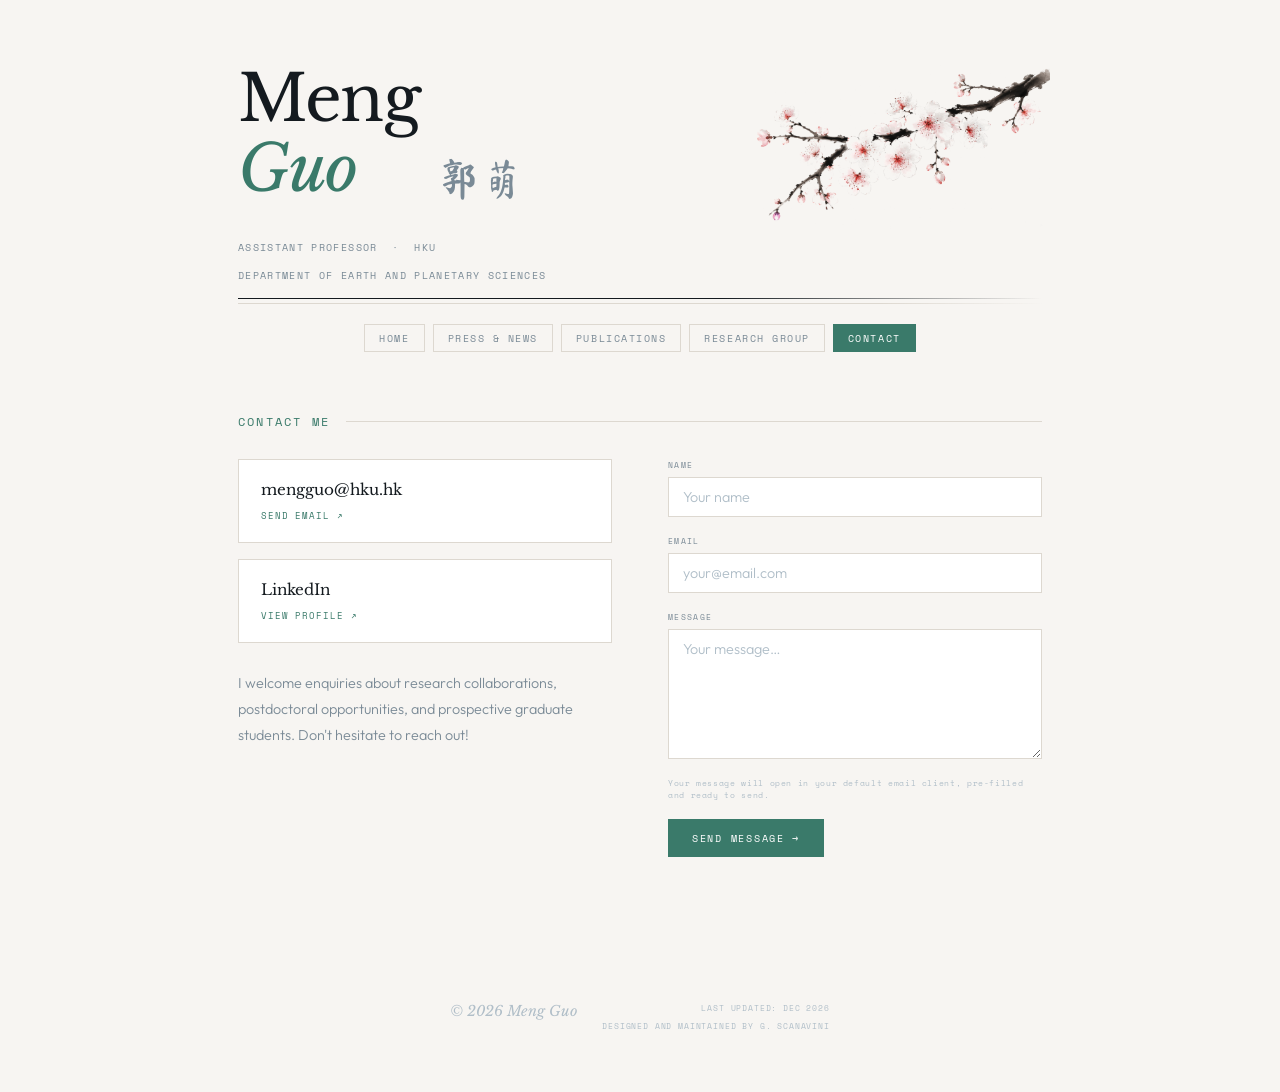
==== contact.html @ 5dbe914e "(NEW) Created asset folder, better bio, profile picture" ====
<!DOCTYPE html>
<html lang="en">
<head>
  <meta charset="UTF-8" />
  <meta name="viewport" content="width=device-width, initial-scale=1.0" />
  <title>Contact — Meng Guo</title>
  <link rel="preconnect" href="https://fonts.googleapis.com" />
  <link rel="preconnect" href="https://fonts.gstatic.com" crossorigin />
  <link href="https://fonts.googleapis.com/css2?family=Libre+Baskerville:ital,wght@0,400;0,700;1,400&family=Ma+Shan+Zheng&family=Outfit:wght@200;300;400&family=Space+Mono:wght@400&display=swap" rel="stylesheet" />
  <style>
    :root { --black:#141a1f; --mid:#7a8a96; --light:#b0bec8; --bg:#f7f5f2; --white:#ffffff; --accent:#3a7a6a; --rule:#ddd8d0; }
    *, *::before, *::after { box-sizing: border-box; margin: 0; padding: 0; }
    html { font-size: 16px; scroll-behavior: smooth; }
    body { font-family: 'Outfit', sans-serif; background: var(--bg); color: var(--black); font-weight: 300; -webkit-font-smoothing: antialiased; min-height: 100vh; display: flex; flex-direction: column; }

    /* ── HEADER ── */
    header { max-width: 900px; width: 100%; margin: 0 auto; padding: 64px 48px 0; opacity: 0; transform: translateY(16px); animation: fadeUp 0.7s ease forwards; }
    .header-top { display: flex; justify-content: space-between; align-items: flex-start; gap: 32px; margin-bottom: 14px; }
    .site-name { font-family: 'Libre Baskerville', Georgia, serif; font-size: clamp(2.4rem, 5.5vw, 4rem); font-weight: 400; line-height: 1.1; letter-spacing: -0.02em; color: var(--black); }
    .site-name span { display: block; font-style: italic; color: var(--accent); }
    .site-name-zh { font-family: 'Ma Shan Zheng', cursive; font-size: clamp(1.6rem, 3.5vw, 2.6rem); color: var(--mid); letter-spacing: 0.06em; padding-left: 18px; align-self: flex-end; padding-bottom: 0.12em; line-height: 1; }
    .header-image-wrap { position: relative; flex: 0 0 auto; width: clamp(260px, 44%, 430px); height: 165px; overflow: visible; align-self: flex-start; margin-right: -8px; }
    .header-image { width: 100%; height: 100%; object-fit: contain; object-position: right center; display: block; }
    .header-role { font-family: 'Space Mono', monospace; font-size: 0.6rem; letter-spacing: 0.14em; text-transform: uppercase; color: var(--mid); line-height: 1; margin-bottom: 18px; }
    .header-rule { width: 100%; height: 1px; background: linear-gradient(to right, var(--black) 60%, transparent); margin-bottom: 4px; }
    .header-rule-thin { width: 100%; height: 1px; background: linear-gradient(to right, var(--rule) 80%, transparent); }

    /* ── NAV ── */
    .site-nav { max-width: 900px; margin: 0 auto; padding: 20px 48px 0; display: flex; flex-wrap: wrap; gap: 8px; justify-content: center; opacity: 0; animation: fadeUp 0.5s 0.15s ease forwards; }
    .site-nav-link { font-family: 'Space Mono', monospace; font-size: 0.6rem; letter-spacing: 0.16em; text-transform: uppercase; color: var(--mid); text-decoration: none; border: 1px solid var(--rule); padding: 6px 14px; transition: background 0.18s, color 0.18s, border-color 0.18s; }
    .site-nav-link:hover { border-color: var(--accent); color: var(--accent); }
    .site-nav-link.active { background: var(--accent); color: var(--white); border-color: var(--accent); }

    /* ── MAIN ── */
    main { flex: 1; max-width: 900px; width: 100%; margin: 0 auto; padding: 0 48px 120px; }

    /* ── CATEGORY ── */
    .category { margin-top: 60px; opacity: 0; transform: translateY(10px); animation: fadeUp 0.55s ease forwards; }
    .category-header { display: flex; align-items: center; gap: 16px; margin-bottom: 28px; }
    .category-label { font-family: 'Space Mono', monospace; font-size: 0.78rem; letter-spacing: 0.18em; text-transform: uppercase; color: var(--accent); white-space: nowrap; }
    .category-line { flex: 1; height: 1px; background: var(--rule); }

    /* ── CONTACT GRID ── */
    .contact-grid { display: grid; grid-template-columns: 1fr 1fr; gap: 56px; align-items: start; }

    /* Direct contact cards */
    .contact-cards { display: flex; flex-direction: column; gap: 16px; }

    .contact-card { display: flex; flex-direction: column; gap: 6px; padding: 20px 22px; border: 1px solid var(--rule); background: var(--white); transition: border-color 0.2s; }
    .contact-card:hover { border-color: var(--accent); }

    .contact-card-label { font-family: 'Space Mono', monospace; font-size: 0.52rem; letter-spacing: 0.18em; text-transform: uppercase; color: var(--light); }
    .contact-card-value { font-family: 'Libre Baskerville', serif; font-size: 0.95rem; color: var(--black); text-decoration: none; word-break: break-all; }
    .contact-card-value:hover { color: var(--accent); }

    .contact-card-link { display: inline-flex; align-items: center; gap: 8px; font-family: 'Space Mono', monospace; font-size: 0.56rem; letter-spacing: 0.1em; text-transform: uppercase; color: var(--accent); text-decoration: none; margin-top: 4px; transition: gap 0.2s; }
    .contact-card-link:hover { gap: 12px; }

    .contact-note { font-family: 'Outfit', sans-serif; font-size: 0.9rem; font-weight: 300; color: var(--mid); line-height: 1.8; margin-top: 8px; }

    /* ── FORM ── */
    .form-wrap { display: flex; flex-direction: column; gap: 18px; }

    .form-field { display: flex; flex-direction: column; gap: 6px; }
    .form-label { font-family: 'Space Mono', monospace; font-size: 0.52rem; letter-spacing: 0.16em; text-transform: uppercase; color: var(--mid); }
    .form-input,
    .form-textarea {
      font-family: 'Outfit', sans-serif;
      font-size: 0.9rem;
      font-weight: 300;
      color: var(--black);
      background: var(--white);
      border: 1px solid var(--rule);
      padding: 10px 14px;
      outline: none;
      transition: border-color 0.18s;
      width: 100%;
    }
    .form-input::placeholder,
    .form-textarea::placeholder { color: var(--light); }
    .form-input:focus,
    .form-textarea:focus { border-color: var(--accent); }
    .form-textarea { resize: vertical; min-height: 130px; }

    .form-submit {
      font-family: 'Space Mono', monospace;
      font-size: 0.6rem;
      letter-spacing: 0.18em;
      text-transform: uppercase;
      color: var(--white);
      background: var(--accent);
      border: none;
      padding: 12px 24px;
      cursor: pointer;
      align-self: flex-start;
      transition: background 0.18s;
    }
    .form-submit:hover { background: var(--black); }

    .form-note { font-family: 'Space Mono', monospace; font-size: 0.5rem; letter-spacing: 0.08em; color: var(--light); }

    /* Success / error state */
    .form-status { font-family: 'Space Mono', monospace; font-size: 0.55rem; letter-spacing: 0.1em; padding: 10px 14px; display: none; }
    .form-status.success { background: #e8f4f0; color: var(--accent); border: 1px solid var(--accent); display: block; }
    .form-status.error   { background: #fdf0f0; color: #a04040; border: 1px solid #d0a0a0; display: block; }

    /* ── FOOTER ── */
    .footer-rule { max-width: 900px; margin: 0 auto; padding: 0 48px; }
    .footer-rule hr { border: none; border-top: 1px solid var(--rule); }
    footer { max-width: 900px; margin: 0 auto; padding: 24px 48px 60px; display: flex; justify-content: space-between; align-items: flex-start; gap: 24px; }
    .footer-name { font-family: 'Libre Baskerville', serif; font-size: 0.9rem; font-style: italic; color: var(--light); }
    .footer-meta { display: flex; flex-direction: column; align-items: flex-end; gap: 6px; text-align: right; }
    .footer-note { font-family: 'Space Mono', monospace; font-size: 0.52rem; letter-spacing: 0.1em; color: var(--light); text-transform: uppercase; }

    @keyframes fadeUp { to { opacity: 1; transform: translateY(0); } }

    @media (max-width: 640px) {
      header { padding: 48px 24px 0; }
      .header-top { flex-direction: column; }
      .header-image-wrap { display: none; }
      .site-nav { padding: 16px 24px 0; }
      main { padding: 0 24px 80px; }
      .contact-grid { grid-template-columns: 1fr; gap: 40px; }
      .footer-rule { padding: 0 24px; }
      footer { padding: 20px 24px 48px; flex-direction: column; gap: 10px; align-items: flex-start; }
      .footer-meta { align-items: flex-start; text-align: left; }
    }
  </style>
</head>
<body>

  <header>
    <div class="header-top">
      <a href="index.html" style="text-decoration:none;">
        <div style="display:flex; align-items:baseline; flex-wrap:wrap; gap:0;">
          <h1 class="site-name">Meng <span>Guo</span></h1>
          <span class="site-name-zh">郭萌</span>
        </div>
      </a>
      <div class="header-image-wrap">
        <img class="header-image" src="assets/header0.svg" alt="" aria-hidden="true" />
      </div>
    </div>
    <p class="header-role">Assistant Professor &nbsp;·&nbsp; HKU</p>
    <p class="header-role">Department of Earth and Planetary Sciences</p>
    <div class="header-rule"></div>
    <div class="header-rule-thin"></div>
  </header>

  <nav class="site-nav">
    <a class="site-nav-link" href="index.html">Home</a>
    <a class="site-nav-link" href="press.html">Press &amp; News</a>
    <a class="site-nav-link" href="publications.html">Publications</a>
    <a class="site-nav-link" href="lab.html">Research Group</a>
    <a class="site-nav-link active" href="contact.html">Contact</a>
  </nav>

  <main>
    <section class="category" style="animation-delay:0.1s">
      <div class="category-header">
        <span class="category-label">Contact Me</span>
        <div class="category-line"></div>
      </div>

      <div class="contact-grid">

        <!-- Left: direct contact info -->
        <div>
          <div class="contact-cards">

            <div class="contact-card">
              <!-- <span class="contact-card-label">Email</span> -->
              <a class="contact-card-value" href="mailto:mengguo@hku.hk">mengguo@hku.hk</a>
              <a class="contact-card-link" href="mailto:mengguo@hku.hk">Send email ↗</a>
            </div>

            <div class="contact-card">
              <!-- <span class="contact-card-label">LinkedIn</span> -->
              <a class="contact-card-value" href="https://www.linkedin.com/in/meng-guo-a65a10258/" target="_blank" rel="noopener">LinkedIn</a>
              <a class="contact-card-link" href="https://www.linkedin.com/in/meng-guo-a65a10258/" target="_blank" rel="noopener">View profile ↗</a>
            </div>
          </div>

          <p class="contact-note" style="margin-top:28px;">
            I welcome enquiries about research collaborations, postdoctoral opportunities,
            and prospective graduate students. Don't hesitate to reach out!
          </p>
        </div>

        <!-- Right: message form -->
        <div>
          <div class="form-wrap" id="contactForm">
            <div class="form-field">
              <label class="form-label" for="cf-name">Name</label>
              <input class="form-input" id="cf-name" type="text" placeholder="Your name" autocomplete="name" />
            </div>
            <div class="form-field">
              <label class="form-label" for="cf-email">Email</label>
              <input class="form-input" id="cf-email" type="email" placeholder="your@email.com" autocomplete="email" />
            </div>
            <div class="form-field">
              <label class="form-label" for="cf-message">Message</label>
              <textarea class="form-textarea" id="cf-message" placeholder="Your message…"></textarea>
            </div>
            <p class="form-note">Your message will open in your default email client, pre-filled and ready to send.</p>
            <div id="form-status" class="form-status"></div>
            <button class="form-submit" id="cf-submit">Send Message →</button>
          </div>
        </div>

      </div>
    </section>
  </main>

  <div class="footer-rule"><hr /></div>
  <footer>
    <span class="footer-name">© 2026 Meng Guo</span>
    <div class="footer-meta">
      <span class="footer-note" id="footer-year"></span>
      <span class="footer-note">Designed and maintained by G. Scanavini</span>
    </div>
  </footer>

  <script>
    const months = ['Jan','Feb','Mar','Apr','May','Jun','Jul','Aug','Sep','Oct','Nov','Dec'];
    document.getElementById('footer-year').textContent = 'Last updated: ' + months[new Date().getMonth()] + ' ' + new Date().getFullYear();

    document.getElementById('cf-submit').addEventListener('click', function () {
      const name    = document.getElementById('cf-name').value.trim();
      const email   = document.getElementById('cf-email').value.trim();
      const message = document.getElementById('cf-message').value.trim();
      const status  = document.getElementById('form-status');

      status.className = 'form-status';
      status.textContent = '';

      if (!name || !email || !message) {
        status.textContent = 'Please fill in all fields before sending.';
        status.className = 'form-status error';
        return;
      }
      if (!/^[^\s@]+@[^\s@]+\.[^\s@]+$/.test(email)) {
        status.textContent = 'Please enter a valid email address.';
        status.className = 'form-status error';
        return;
      }

      const subject = encodeURIComponent('Message from ' + name + ' via mengguo.com');
      const body    = encodeURIComponent(
        'Name: ' + name + '\nEmail: ' + email + '\n\n' + message
      );
      window.location.href = 'mailto:mengguo@hku.hk?subject=' + subject + '&body=' + body;

      status.textContent = 'Opening your email client…';
      status.className = 'form-status success';
    });
  </script>
</body>
</html>
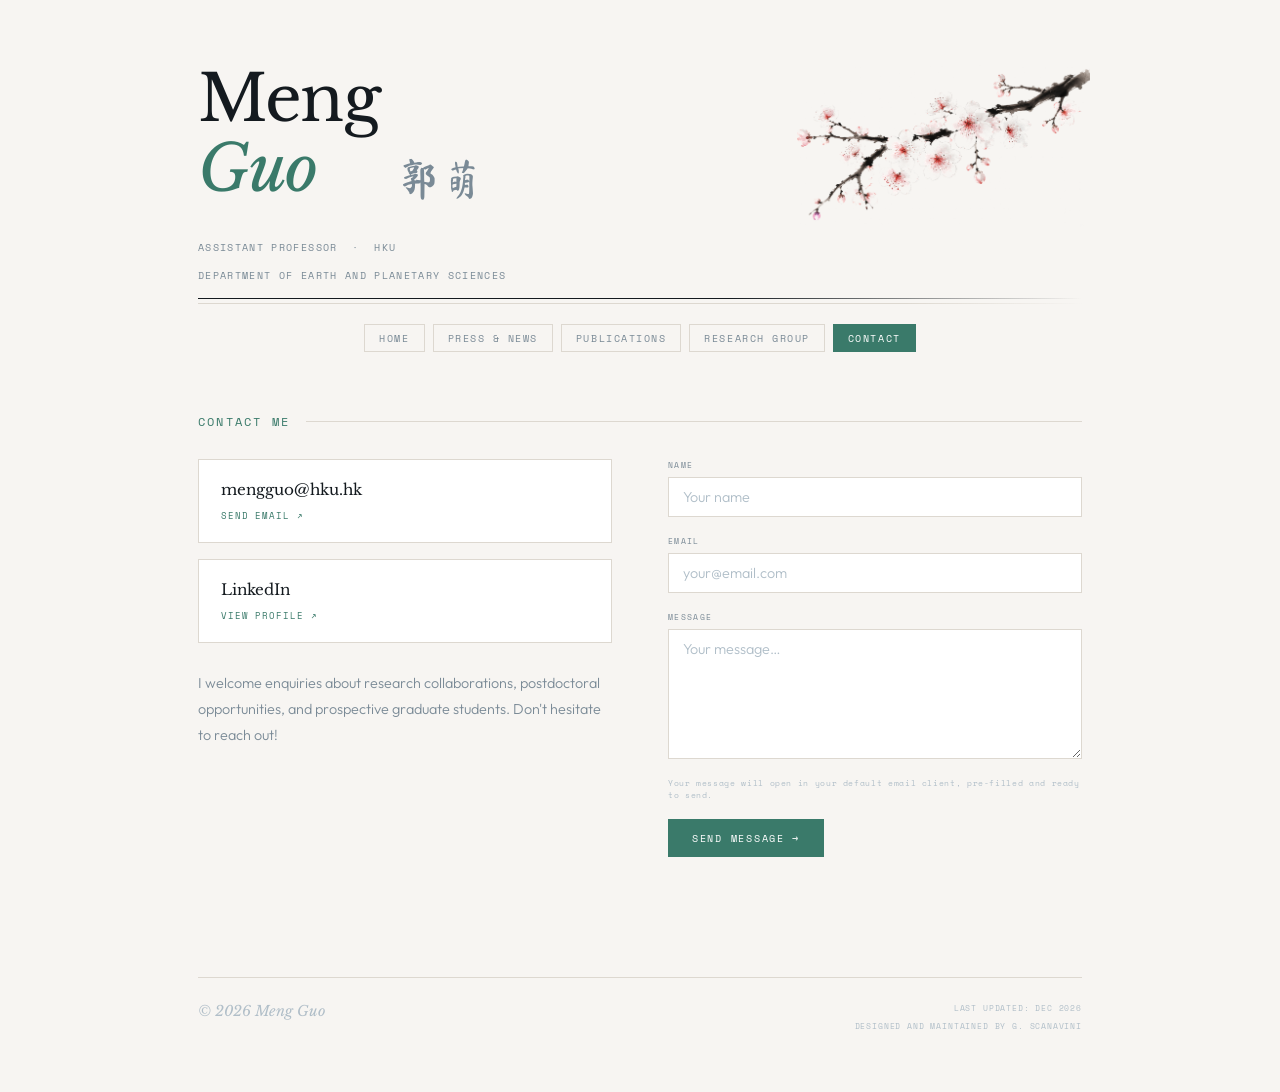
==== commit d708e03e: "(NEW) Added last changes such as MS logo, modified press and news box for podcast, research group te" ====
--- a/contact.html
+++ b/contact.html
@@ -7,127 +7,9 @@
   <link rel="preconnect" href="https://fonts.googleapis.com" />
   <link rel="preconnect" href="https://fonts.gstatic.com" crossorigin />
   <link href="https://fonts.googleapis.com/css2?family=Libre+Baskerville:ital,wght@0,400;0,700;1,400&family=Ma+Shan+Zheng&family=Outfit:wght@200;300;400&family=Space+Mono:wght@400&display=swap" rel="stylesheet" />
-  <style>
-    :root { --black:#141a1f; --mid:#7a8a96; --light:#b0bec8; --bg:#f7f5f2; --white:#ffffff; --accent:#3a7a6a; --rule:#ddd8d0; }
-    *, *::before, *::after { box-sizing: border-box; margin: 0; padding: 0; }
-    html { font-size: 16px; scroll-behavior: smooth; }
-    body { font-family: 'Outfit', sans-serif; background: var(--bg); color: var(--black); font-weight: 300; -webkit-font-smoothing: antialiased; min-height: 100vh; display: flex; flex-direction: column; }
-
-    /* ── HEADER ── */
-    header { max-width: 900px; width: 100%; margin: 0 auto; padding: 64px 48px 0; opacity: 0; transform: translateY(16px); animation: fadeUp 0.7s ease forwards; }
-    .header-top { display: flex; justify-content: space-between; align-items: flex-start; gap: 32px; margin-bottom: 14px; }
-    .site-name { font-family: 'Libre Baskerville', Georgia, serif; font-size: clamp(2.4rem, 5.5vw, 4rem); font-weight: 400; line-height: 1.1; letter-spacing: -0.02em; color: var(--black); }
-    .site-name span { display: block; font-style: italic; color: var(--accent); }
-    .site-name-zh { font-family: 'Ma Shan Zheng', cursive; font-size: clamp(1.6rem, 3.5vw, 2.6rem); color: var(--mid); letter-spacing: 0.06em; padding-left: 18px; align-self: flex-end; padding-bottom: 0.12em; line-height: 1; }
-    .header-image-wrap { position: relative; flex: 0 0 auto; width: clamp(260px, 44%, 430px); height: 165px; overflow: visible; align-self: flex-start; margin-right: -8px; }
-    .header-image { width: 100%; height: 100%; object-fit: contain; object-position: right center; display: block; }
-    .header-role { font-family: 'Space Mono', monospace; font-size: 0.6rem; letter-spacing: 0.14em; text-transform: uppercase; color: var(--mid); line-height: 1; margin-bottom: 18px; }
-    .header-rule { width: 100%; height: 1px; background: linear-gradient(to right, var(--black) 60%, transparent); margin-bottom: 4px; }
-    .header-rule-thin { width: 100%; height: 1px; background: linear-gradient(to right, var(--rule) 80%, transparent); }
-
-    /* ── NAV ── */
-    .site-nav { max-width: 900px; margin: 0 auto; padding: 20px 48px 0; display: flex; flex-wrap: wrap; gap: 8px; justify-content: center; opacity: 0; animation: fadeUp 0.5s 0.15s ease forwards; }
-    .site-nav-link { font-family: 'Space Mono', monospace; font-size: 0.6rem; letter-spacing: 0.16em; text-transform: uppercase; color: var(--mid); text-decoration: none; border: 1px solid var(--rule); padding: 6px 14px; transition: background 0.18s, color 0.18s, border-color 0.18s; }
-    .site-nav-link:hover { border-color: var(--accent); color: var(--accent); }
-    .site-nav-link.active { background: var(--accent); color: var(--white); border-color: var(--accent); }
-
-    /* ── MAIN ── */
-    main { flex: 1; max-width: 900px; width: 100%; margin: 0 auto; padding: 0 48px 120px; }
-
-    /* ── CATEGORY ── */
-    .category { margin-top: 60px; opacity: 0; transform: translateY(10px); animation: fadeUp 0.55s ease forwards; }
-    .category-header { display: flex; align-items: center; gap: 16px; margin-bottom: 28px; }
-    .category-label { font-family: 'Space Mono', monospace; font-size: 0.78rem; letter-spacing: 0.18em; text-transform: uppercase; color: var(--accent); white-space: nowrap; }
-    .category-line { flex: 1; height: 1px; background: var(--rule); }
-
-    /* ── CONTACT GRID ── */
-    .contact-grid { display: grid; grid-template-columns: 1fr 1fr; gap: 56px; align-items: start; }
-
-    /* Direct contact cards */
-    .contact-cards { display: flex; flex-direction: column; gap: 16px; }
-
-    .contact-card { display: flex; flex-direction: column; gap: 6px; padding: 20px 22px; border: 1px solid var(--rule); background: var(--white); transition: border-color 0.2s; }
-    .contact-card:hover { border-color: var(--accent); }
-
-    .contact-card-label { font-family: 'Space Mono', monospace; font-size: 0.52rem; letter-spacing: 0.18em; text-transform: uppercase; color: var(--light); }
-    .contact-card-value { font-family: 'Libre Baskerville', serif; font-size: 0.95rem; color: var(--black); text-decoration: none; word-break: break-all; }
-    .contact-card-value:hover { color: var(--accent); }
-
-    .contact-card-link { display: inline-flex; align-items: center; gap: 8px; font-family: 'Space Mono', monospace; font-size: 0.56rem; letter-spacing: 0.1em; text-transform: uppercase; color: var(--accent); text-decoration: none; margin-top: 4px; transition: gap 0.2s; }
-    .contact-card-link:hover { gap: 12px; }
-
-    .contact-note { font-family: 'Outfit', sans-serif; font-size: 0.9rem; font-weight: 300; color: var(--mid); line-height: 1.8; margin-top: 8px; }
-
-    /* ── FORM ── */
-    .form-wrap { display: flex; flex-direction: column; gap: 18px; }
-
-    .form-field { display: flex; flex-direction: column; gap: 6px; }
-    .form-label { font-family: 'Space Mono', monospace; font-size: 0.52rem; letter-spacing: 0.16em; text-transform: uppercase; color: var(--mid); }
-    .form-input,
-    .form-textarea {
-      font-family: 'Outfit', sans-serif;
-      font-size: 0.9rem;
-      font-weight: 300;
-      color: var(--black);
-      background: var(--white);
-      border: 1px solid var(--rule);
-      padding: 10px 14px;
-      outline: none;
-      transition: border-color 0.18s;
-      width: 100%;
-    }
-    .form-input::placeholder,
-    .form-textarea::placeholder { color: var(--light); }
-    .form-input:focus,
-    .form-textarea:focus { border-color: var(--accent); }
-    .form-textarea { resize: vertical; min-height: 130px; }
-
-    .form-submit {
-      font-family: 'Space Mono', monospace;
-      font-size: 0.6rem;
-      letter-spacing: 0.18em;
-      text-transform: uppercase;
-      color: var(--white);
-      background: var(--accent);
-      border: none;
-      padding: 12px 24px;
-      cursor: pointer;
-      align-self: flex-start;
-      transition: background 0.18s;
-    }
-    .form-submit:hover { background: var(--black); }
-
-    .form-note { font-family: 'Space Mono', monospace; font-size: 0.5rem; letter-spacing: 0.08em; color: var(--light); }
-
-    /* Success / error state */
-    .form-status { font-family: 'Space Mono', monospace; font-size: 0.55rem; letter-spacing: 0.1em; padding: 10px 14px; display: none; }
-    .form-status.success { background: #e8f4f0; color: var(--accent); border: 1px solid var(--accent); display: block; }
-    .form-status.error   { background: #fdf0f0; color: #a04040; border: 1px solid #d0a0a0; display: block; }
-
-    /* ── FOOTER ── */
-    .footer-rule { max-width: 900px; margin: 0 auto; padding: 0 48px; }
-    .footer-rule hr { border: none; border-top: 1px solid var(--rule); }
-    footer { max-width: 900px; margin: 0 auto; padding: 24px 48px 60px; display: flex; justify-content: space-between; align-items: flex-start; gap: 24px; }
-    .footer-name { font-family: 'Libre Baskerville', serif; font-size: 0.9rem; font-style: italic; color: var(--light); }
-    .footer-meta { display: flex; flex-direction: column; align-items: flex-end; gap: 6px; text-align: right; }
-    .footer-note { font-family: 'Space Mono', monospace; font-size: 0.52rem; letter-spacing: 0.1em; color: var(--light); text-transform: uppercase; }
-
-    @keyframes fadeUp { to { opacity: 1; transform: translateY(0); } }
-
-    @media (max-width: 640px) {
-      header { padding: 48px 24px 0; }
-      .header-top { flex-direction: column; }
-      .header-image-wrap { display: none; }
-      .site-nav { padding: 16px 24px 0; }
-      main { padding: 0 24px 80px; }
-      .contact-grid { grid-template-columns: 1fr; gap: 40px; }
-      .footer-rule { padding: 0 24px; }
-      footer { padding: 20px 24px 48px; flex-direction: column; gap: 10px; align-items: flex-start; }
-      .footer-meta { align-items: flex-start; text-align: left; }
-    }
-  </style>
+  <link rel="stylesheet" href="css/style.css" />
 </head>
-<body>
+<body class="page-contact">
 
   <header>
     <div class="header-top">
--- a/css/style.css
+++ b/css/style.css
@@ -0,0 +1,706 @@
+/*
+  Consolidated site styles.
+  Page rules are scoped with body classes to preserve the original per-page styling.
+*/
+
+
+/* ===== index.html ===== */
+:root { --black:   #141a1f;
+      --mid:     #7a8a96;
+      --light:   #b0bec8;
+      --bg:      #f7f5f2;
+      --white:   #ffffff;
+      --accent:  #3a7a6a;
+      --rule:    #ddd8d0; }
+*, *::before, *::after { box-sizing: border-box; margin: 0; padding: 0; }
+html { font-size: 16px; scroll-behavior: smooth; }
+body.page-index { font-family: "Outfit", sans-serif; background: var(--bg); color: var(--black); font-weight: 300; -webkit-font-smoothing: antialiased; }
+/* HEADER */
+body.page-index header { max-width: 980px; margin: 0 auto; padding: 64px 48px 0; opacity: 0; transform: translateY(16px); animation: fadeUp 0.7s ease forwards; }
+body.page-index .header-top { display: flex; justify-content: space-between; align-items: flex-start; gap: 32px; margin-bottom: 14px; }
+body.page-index .site-name { font-family: "Libre Baskerville", Georgia, serif; font-size: clamp(2.4rem, 5.5vw, 4rem); font-weight: 400; line-height: 1.1; letter-spacing: -0.02em; color: var(--black); }
+body.page-index .site-name span { display: block; font-style: italic; color: var(--accent); }
+body.page-index .site-name-zh { font-family: "Ma Shan Zheng", cursive; font-size: clamp(1.6rem, 3.5vw, 2.6rem); color: var(--mid); letter-spacing: 0.06em; padding-left: 18px; align-self: flex-end; padding-bottom: 0.12em; line-height: 1; }
+body.page-index .header-image-wrap { position: relative; flex: 0 0 auto; width: clamp(260px, 44%, 430px); height: 165px; overflow: visible; align-self: flex-start; margin-right: -8px; }
+body.page-index .header-image { width: 100%; height: 100%; object-fit: contain; object-position: right center; display: block; }
+/* Role line — left-aligned, between name and rule */
+body.page-index .header-role { font-family: "Space Mono", monospace; font-size: 0.6rem; letter-spacing: 0.14em; text-transform: uppercase; color: var(--mid); line-height: 1; margin-bottom: 18px; }
+body.page-index .header-rule { width: 100%; height: 1px; background: linear-gradient(to right, var(--black) 60%, transparent); margin-bottom: 4px; }
+body.page-index .header-rule-thin { width: 100%; height: 1px; background: linear-gradient(to right, var(--rule) 80%, transparent); }
+/* SITE NAV */
+body.page-index .site-nav { max-width: 980px; margin: 0 auto; padding: 20px 48px 0; display: flex; flex-wrap: wrap; gap: 8px; justify-content: center; opacity: 0; animation: fadeUp 0.5s 0.15s ease forwards; }
+body.page-index .site-nav-link { font-family: "Space Mono", monospace; font-size: 0.6rem; letter-spacing: 0.16em; text-transform: uppercase; color: var(--mid); text-decoration: none; border: 1px solid var(--rule); padding: 6px 14px; transition: background 0.18s, color 0.18s, border-color 0.18s; }
+body.page-index .site-nav-link:hover { border-color: var(--accent); color: var(--accent); }
+body.page-index .site-nav-link.active { background: var(--accent); color: var(--white); border-color: var(--accent); }
+/* MAIN */
+body.page-index main { max-width: 980px; margin: 0 auto; padding: 0 48px 120px; }
+/* CATEGORY */
+body.page-index .category { margin-top: 60px; opacity: 0; transform: translateY(10px); animation: fadeUp 0.55s ease forwards; }
+body.page-index .category-header { display: flex; align-items: center; gap: 16px; margin-bottom: 28px; }
+body.page-index .category-label { font-family: "Space Mono", monospace; font-size: 0.78rem; letter-spacing: 0.18em; text-transform: uppercase; color: var(--accent); white-space: nowrap; }
+body.page-index .category-line { flex: 1; height: 1px; background: var(--rule); }
+body.page-index .category-count { font-family: "Space Mono", monospace; font-size: 0.58rem; color: var(--light); }
+/* ABOUT */
+body.page-index .about-grid { display: grid; grid-template-columns: 175px 1fr; gap: 40px; align-items: start; }
+/* Photo placeholder — swap for <img> when you have a photo */
+body.page-index .about-photo { width: 175px;
+      aspect-ratio: 3/4;
+      background: linear-gradient(160deg, #e8e4df 0%, #d8d2cb 100%);
+      border: 1px solid var(--rule);
+      display: flex;
+      flex-direction: column;
+      align-items: center;
+      justify-content: center;
+      gap: 10px; }
+body.page-index .about-photo-icon { width: 52px;
+      height: 52px;
+      border-radius: 50%;
+      background: var(--light);
+      opacity: 0.5; }
+body.page-index .about-photo-shoulders { width: 80px;
+      height: 38px;
+      border-radius: 50% 50% 0 0;
+      background: var(--light);
+      opacity: 0.35;
+      margin-top: -12px; }
+body.page-index .about-photo-label { font-family: "Space Mono", monospace; font-size: 0.48rem; letter-spacing: 0.14em; text-transform: uppercase; color: var(--light); }
+body.page-index .profile-frame { width: 190px;
+      padding: 9px 9px 28px;
+      background:
+        linear-gradient(112deg, rgba(255,255,255,0.9), rgba(255,252,246,0.74) 38%, rgba(241,235,224,0.58)),
+        repeating-linear-gradient(0deg, rgba(20,26,31,0.018) 0 1px, transparent 1px 4px),
+        #fffaf1;
+      border: 1px solid rgba(206,198,185,0.9);
+      border-radius: 2px 4px 3px 5px / 5px 2px 4px 3px;
+      box-shadow:
+        0 22px 34px rgba(20,26,31,0.14),
+        0 7px 11px rgba(20,26,31,0.08),
+        inset 0 0 0 1px rgba(255,255,255,0.72),
+        2px 3px 0 rgba(197,188,174,0.28);
+      transform: rotate(-2.2deg) translateY(2px);
+      position: relative; }
+body.page-index .profile-frame::after { content: "";
+      position: absolute;
+      left: 50%;
+      bottom: 10px;
+      width: 46px;
+      height: 1px;
+      background: rgba(199,191,177,0.82);
+      transform: translateX(-50%) rotate(-0.5deg); }
+body.page-index .profile-frame img { width: 100%;
+      aspect-ratio: 1 / 1;
+      display: block;
+      border: 1px solid rgba(199,191,177,0.94);
+      border-radius: 1px 3px 2px 4px / 3px 2px 4px 1px;
+      object-fit: cover;
+      filter: saturate(0.96) contrast(1.02); }
+/* Bio */
+body.page-index .about-bio h3 { font-family: "Libre Baskerville", serif; font-size: 1.1rem; font-weight: 400; color: var(--black); margin-bottom: 16px; line-height: 1.5; }
+body.page-index .about-bio p { font-family: "Outfit", sans-serif; font-size: 0.95rem; font-weight: 300; color: var(--mid); line-height: 1.85; margin-bottom: 14px; }
+body.page-index .about-bio p:last-child { margin-bottom: 0; }
+/* RESEARCH INTERESTS */
+body.page-index .interests-list { list-style: none;
+      display: grid;
+      gap: 13px; }
+body.page-index .interest-item { display: grid;
+      grid-template-columns: 18px 1fr;
+      align-items: baseline;
+      gap: 14px;
+      padding: 3px 0; }
+body.page-index .interest-dot { width: 7px;
+      height: 7px;
+      border-radius: 50%;
+      background: var(--accent);
+      opacity: 0.55;
+      transform: translateY(-1px); }
+body.page-index .interest-text { font-family: "Libre Baskerville", Georgia, serif;
+      font-size: 1.05rem;
+      font-weight: 400;
+      color: var(--black);
+      line-height: 1.55; }
+/* ARTICLE ROWS */
+body.page-index .article-list { list-style: none; }
+body.page-index .article-item { border-bottom: 1px solid var(--rule); }
+body.page-index .article-item:first-child { border-top: 1px solid var(--rule); }
+body.page-index .article-link { display: grid; grid-template-columns: 1fr auto; align-items: center; gap: 20px; padding: 16px 0; text-decoration: none; color: inherit; transition: padding-left 0.22s ease; }
+body.page-index .article-link:hover { padding-left: 12px; }
+body.page-index .article-link:hover .article-title { color: var(--accent); }
+body.page-index .article-link::after { content: "↗"; font-size: 0.72rem; color: var(--light); transition: color 0.2s, transform 0.2s; }
+body.page-index .article-link:hover::after { color: var(--accent); transform: translate(2px,-2px); }
+body.page-index .article-link.has-logo::after { content: none; }
+/* Logo column */
+body.page-index .article-link.has-logo { grid-template-columns: 60px 1fr auto; }
+body.page-index .institution-logo-wrap { display: flex; align-items: center; justify-content: center; width: 60px; height: 50px; flex-shrink: 0; }
+body.page-index .institution-logo { max-width: 54px; max-height: 48px; width: auto; height: auto; object-fit: contain; filter: grayscale(0.8) opacity(0.55); transition: filter 0.25s ease, transform 0.25s ease; }
+/* UChicago slightly larger */
+body.page-index .logo-uchicago { max-width: 62px; max-height: 56px; }
+body.page-index .article-link:hover .institution-logo { filter: grayscale(0.1) opacity(0.9); transform: translateY(-1px); }
+body.page-index .position-category-past .institution-logo { filter: grayscale(0) saturate(1.08) opacity(0.88); }
+body.page-index .position-category-past .article-link:hover .institution-logo { filter: grayscale(0) saturate(1.2) opacity(1); transform: translateY(-1px); }
+body.page-index .article-link.active-role .article-title, body.page-index .article-link.active-role .article-pub, body.page-index .article-link.active-role .article-date { color: var(--accent); }
+body.page-index .article-link.active-role .institution-logo { filter: grayscale(0.1) opacity(0.9); }
+body.page-index .article-left { display: flex; flex-direction: column; gap: 5px; }
+body.page-index .article-title { font-family: "Libre Baskerville", serif; font-size: 1.05rem; font-weight: 400; line-height: 1.4; color: var(--black); transition: color 0.2s; }
+body.page-index .article-pub { font-family: "Space Mono", monospace; font-size: 0.58rem; letter-spacing: 0.09em; text-transform: uppercase; color: var(--mid); }
+body.page-index .article-date { font-family: "Space Mono", monospace; font-size: 0.58rem; color: var(--light); white-space: nowrap; align-self: center; }
+/* HOME PLACEHOLDERS */
+body.page-index .placeholder-card { border: 1px solid var(--rule);
+      background: var(--white);
+      padding: 22px 24px;
+      color: var(--mid);
+      font-size: 0.95rem;
+      line-height: 1.8; }
+body.page-index .placeholder-card strong { font-family: "Libre Baskerville", serif;
+      font-weight: 400;
+      color: var(--black); }
+body.page-index .news-board { display: grid;
+      grid-template-columns: repeat(2, minmax(0, 1fr));
+      gap: 18px; }
+body.page-index .news-card { min-height: 150px;
+      border: 1px solid var(--rule);
+      background:
+        linear-gradient(135deg, rgba(58,122,106,0.08), transparent 42%),
+        var(--white);
+      padding: 22px;
+      display: flex;
+      flex-direction: column;
+      gap: 10px; }
+body.page-index .news-card-kicker { font-family: "Space Mono", monospace;
+      font-size: 0.52rem;
+      letter-spacing: 0.16em;
+      text-transform: uppercase;
+      color: var(--accent); }
+body.page-index .news-card-title { font-family: "Libre Baskerville", serif;
+      font-size: 1.05rem;
+      font-weight: 400;
+      color: var(--black);
+      line-height: 1.45; }
+body.page-index .news-card-body { color: var(--mid);
+      font-size: 0.9rem;
+      line-height: 1.75; }
+/* FOOTER */
+body.page-index .footer-rule { max-width: 980px; margin: 0 auto; padding: 0 48px; }
+body.page-index .footer-rule hr { border: none; border-top: 1px solid var(--rule); }
+body.page-index footer { max-width: 980px; margin: 0 auto; padding: 24px 48px 60px; display: flex; justify-content: space-between; align-items: flex-start; gap: 24px; }
+body.page-index .footer-name { font-family: "Libre Baskerville", serif; font-size: 0.9rem; font-style: italic; color: var(--light); }
+body.page-index .footer-meta { display: flex; flex-direction: column; align-items: flex-end; gap: 6px; text-align: right; }
+body.page-index .footer-note { font-family: "Space Mono", monospace; font-size: 0.52rem; letter-spacing: 0.1em; color: var(--light); text-transform: uppercase; }
+@keyframes fadeUp { to { opacity: 1; transform: translateY(0); } }
+@media (max-width: 640px) {
+  body.page-index header { padding: 48px 24px 0; }
+  body.page-index .header-top { flex-direction: column; }
+  body.page-index .header-image-wrap { display: none; }
+  body.page-index .site-nav { padding: 16px 24px 0; }
+  body.page-index main { padding: 0 24px 80px; }
+  body.page-index .about-grid { grid-template-columns: 1fr; }
+  body.page-index .profile-frame { width: 155px; }
+  body.page-index .footer-rule { padding: 0 24px; }
+  body.page-index footer { padding: 20px 24px 48px; flex-direction: column; gap: 10px; align-items: flex-start; }
+  body.page-index .footer-meta { align-items: flex-start; text-align: left; }
+  body.page-index .article-link.has-logo { grid-template-columns: 48px 1fr; }
+  body.page-index .article-date { display: none; }
+  body.page-index .news-board { grid-template-columns: 1fr; }
+}
+
+/* Footer layout fix */
+body.page-index { min-height: 100vh; display: flex; flex-direction: column; }
+body.page-index main { width: 100%; flex: 1 0 auto; }
+body.page-index .footer-rule, body.page-index footer { width: 100%; flex-shrink: 0; }
+
+
+
+/* ===== press.html ===== */
+:root { --black:#141a1f; --mid:#7a8a96; --light:#b0bec8; --bg:#f7f5f2; --white:#ffffff; --accent:#3a7a6a; --rule:#ddd8d0; }
+*, *::before, *::after { box-sizing: border-box; margin: 0; padding: 0; }
+html { font-size: 16px; }
+body.page-press { font-family: "Outfit", sans-serif; background: var(--bg); color: var(--black); font-weight: 300; -webkit-font-smoothing: antialiased; }
+body.page-press header { max-width: 980px; margin: 0 auto; padding: 64px 48px 0; opacity: 0; transform: translateY(16px); animation: fadeUp 0.7s ease forwards; }
+body.page-press .header-top { display: flex; justify-content: space-between; align-items: flex-start; gap: 32px; margin-bottom: 14px; }
+body.page-press .site-name { font-family: "Libre Baskerville", Georgia, serif; font-size: clamp(2.4rem, 5.5vw, 4rem); font-weight: 400; line-height: 1.1; letter-spacing: -0.02em; color: var(--black); text-decoration: none; display: block; }
+body.page-press .site-name span { display: block; font-style: italic; color: var(--accent); }
+body.page-press .site-name-zh { font-family: "Ma Shan Zheng", cursive; font-size: clamp(1.6rem, 3.5vw, 2.6rem); color: var(--mid); letter-spacing: 0.06em; padding-left: 18px; align-self: flex-end; padding-bottom: 0.12em; line-height: 1; }
+body.page-press .header-image-wrap { position: relative; flex: 0 0 auto; width: clamp(260px, 44%, 430px); height: 165px; overflow: visible; align-self: flex-start; margin-right: -8px; }
+body.page-press .header-image { width: 100%; height: 100%; object-fit: contain; object-position: right center; display: block; }
+body.page-press .header-role { font-family: "Space Mono", monospace; font-size: 0.6rem; letter-spacing: 0.14em; text-transform: uppercase; color: var(--mid); line-height: 1; margin-bottom: 18px; }
+body.page-press .header-rule { width: 100%; height: 1px; background: linear-gradient(to right, var(--black) 60%, transparent); margin-bottom: 4px; }
+body.page-press .header-rule-thin { width: 100%; height: 1px; background: linear-gradient(to right, var(--rule) 80%, transparent); }
+body.page-press .site-nav { max-width: 980px; margin: 0 auto; padding: 20px 48px 0; display: flex; flex-wrap: wrap; gap: 8px; justify-content: center; opacity: 0; animation: fadeUp 0.5s 0.15s ease forwards; }
+body.page-press .site-nav-link { font-family: "Space Mono", monospace; font-size: 0.6rem; letter-spacing: 0.16em; text-transform: uppercase; color: var(--mid); text-decoration: none; border: 1px solid var(--rule); padding: 6px 14px; transition: background 0.18s, color 0.18s, border-color 0.18s; }
+body.page-press .site-nav-link:hover { border-color: var(--accent); color: var(--accent); }
+body.page-press .site-nav-link.active { background: var(--accent); color: var(--white); border-color: var(--accent); }
+body.page-press main { max-width: 980px; margin: 0 auto; padding: 0 48px 120px; }
+body.page-press .category { margin-top: 60px; opacity: 0; transform: translateY(10px); animation: fadeUp 0.55s ease forwards; }
+body.page-press .category-header { display: flex; align-items: center; gap: 16px; margin-bottom: 28px; }
+body.page-press .category-label { font-family: "Space Mono", monospace; font-size: 0.78rem; letter-spacing: 0.18em; text-transform: uppercase; color: var(--accent); white-space: nowrap; }
+body.page-press .category-line { flex: 1; height: 1px; background: var(--rule); }
+body.page-press .category-count { font-family: "Space Mono", monospace; font-size: 0.58rem; color: var(--light); }
+body.page-press .press-board { background: transparent;
+      border-radius: 18px;
+      padding: 0; }
+body.page-press .article-list { list-style: none; display: flex; flex-direction: column; gap: 14px; }
+body.page-press .article-item { background: rgba(255,255,255,0.62);
+      border: 1px solid var(--rule);
+      border-radius: 12px;
+      overflow: hidden;
+      box-shadow: 0 14px 34px rgba(20,26,31,0.08);
+      transition: border-color 0.18s ease, transform 0.18s ease, box-shadow 0.18s ease; }
+body.page-press .article-item:hover { border-color: rgba(58,122,106,0.55);
+      transform: translateY(-2px);
+      box-shadow: 0 20px 44px rgba(20,26,31,0.12); }
+body.page-press .article-link { display: block; text-decoration: none; color: inherit; }
+body.page-press .article-topbar { min-height: 38px;
+      display: flex;
+      align-items: center;
+      padding: 0 14px;
+      background: rgba(58,122,106,0.10);
+      border-bottom: 1px solid rgba(58,122,106,0.16);
+      color: var(--accent);
+      font-family: "Space Mono", monospace;
+      font-size: 0.64rem;
+      letter-spacing: 0.12em;
+      text-transform: uppercase; }
+body.page-press .article-card { display: grid; grid-template-columns: minmax(270px, 48.5%) 1fr; height: 200px; background: #fffaf3; overflow: hidden; }
+body.page-press .article-thumb { width: 100%; height: 100%; min-height: 200px; object-fit: cover; display: block; background: #ebe5dc; }
+body.page-press .article-content { padding: 16px 16px 18px; color: var(--black); align-self: start; overflow: hidden; }
+body.page-press .article-title { font-family: "Outfit", sans-serif; font-size: clamp(1.02rem, 1.4vw, 1.18rem); font-weight: 700; line-height: 1.25; color: var(--black); margin-bottom: 8px; display: -webkit-box; -webkit-line-clamp: 3; -webkit-box-orient: vertical; overflow: hidden; }
+body.page-press .article-pub { display: none; }
+body.page-press .article-desc { font-size: 0.96rem; line-height: 1.34; color: #263138; max-width: 45rem; display: -webkit-box; -webkit-line-clamp: 3; -webkit-box-orient: vertical; overflow: hidden; }
+body.page-press .article-date { display: inline-block; margin-top: 12px; font-family: "Space Mono", monospace; font-size: 0.58rem; letter-spacing: 0.1em; text-transform: uppercase; color: var(--mid); }
+body.page-press .article-item:hover .article-title { color: var(--accent); text-decoration: underline; text-decoration-color: rgba(58,122,106,0.45); text-underline-offset: 3px; }
+body.page-press .footer-rule { max-width: 980px; margin: 0 auto; padding: 0 48px; }
+body.page-press .footer-rule hr { border: none; border-top: 1px solid var(--rule); }
+body.page-press footer { max-width: 980px; margin: 0 auto; padding: 24px 48px 60px; display: flex; justify-content: space-between; align-items: flex-start; gap: 24px; }
+body.page-press .footer-name { font-family: "Libre Baskerville", serif; font-size: 0.9rem; font-style: italic; color: var(--light); }
+body.page-press .footer-meta { display: flex; flex-direction: column; align-items: flex-end; gap: 6px; text-align: right; }
+body.page-press .footer-note { font-family: "Space Mono", monospace; font-size: 0.52rem; letter-spacing: 0.1em; color: var(--light); text-transform: uppercase; }
+@keyframes fadeUp { to { opacity: 1; transform: translateY(0); } }
+@media (max-width: 640px) {
+  body.page-press header { padding: 48px 24px 0; }
+  body.page-press .header-top { flex-direction: column; }
+  body.page-press .header-image-wrap { display: none; }
+  body.page-press .site-nav { padding: 16px 24px 0; }
+  body.page-press main { padding: 0 24px 80px; }
+  body.page-press .footer-rule { padding: 0 24px; }
+  body.page-press footer { padding: 20px 24px 48px; flex-direction: column; gap: 10px; align-items: flex-start; }
+  body.page-press .footer-meta { align-items: flex-start; text-align: left; }
+  body.page-press .press-board { margin-left: 0; margin-right: 0; padding: 0; border-radius: 12px; }
+  body.page-press .article-card { grid-template-columns: 1fr; height: auto; min-height: 0; }
+  body.page-press .article-thumb { height: 210px; min-height: 210px; }
+  body.page-press .article-content { padding: 14px; }
+}
+
+/* Footer layout fix */
+body.page-press { min-height: 100vh; display: flex; flex-direction: column; }
+body.page-press main { width: 100%; flex: 1 0 auto; }
+body.page-press .footer-rule, body.page-press footer { width: 100%; flex-shrink: 0; }
+
+
+
+/* ===== publications.html ===== */
+:root { --black:#141a1f; --mid:#7a8a96; --light:#b0bec8; --bg:#f7f5f2; --white:#ffffff; --accent:#3a7a6a; --rule:#ddd8d0; }
+*, *::before, *::after { box-sizing: border-box; margin: 0; padding: 0; }
+html { font-size: 16px; }
+body.page-publications { font-family: "Outfit", sans-serif; background: var(--bg); color: var(--black); font-weight: 300; -webkit-font-smoothing: antialiased; }
+body.page-publications header { max-width: 980px; margin: 0 auto; padding: 64px 48px 0; opacity: 0; transform: translateY(16px); animation: fadeUp 0.7s ease forwards; }
+body.page-publications .header-top { display: flex; justify-content: space-between; align-items: flex-start; gap: 32px; margin-bottom: 14px; }
+body.page-publications .site-name { font-family: "Libre Baskerville", Georgia, serif; font-size: clamp(2.4rem, 5.5vw, 4rem); font-weight: 400; line-height: 1.1; letter-spacing: -0.02em; color: var(--black); }
+body.page-publications .site-name span { display: block; font-style: italic; color: var(--accent); }
+body.page-publications .site-name-zh { font-family: "Ma Shan Zheng", cursive; font-size: clamp(1.6rem, 3.5vw, 2.6rem); color: var(--mid); letter-spacing: 0.06em; padding-left: 18px; align-self: flex-end; padding-bottom: 0.12em; line-height: 1; }
+body.page-publications .header-image-wrap { position: relative; flex: 0 0 auto; width: clamp(260px, 44%, 430px); height: 165px; overflow: visible; align-self: flex-start; margin-right: -8px; }
+body.page-publications .header-image { width: 100%; height: 100%; object-fit: contain; object-position: right center; display: block; }
+body.page-publications .header-role { font-family: "Space Mono", monospace; font-size: 0.6rem; letter-spacing: 0.14em; text-transform: uppercase; color: var(--mid); line-height: 1; margin-bottom: 18px; }
+body.page-publications .header-rule { width: 100%; height: 1px; background: linear-gradient(to right, var(--black) 60%, transparent); margin-bottom: 4px; }
+body.page-publications .header-rule-thin { width: 100%; height: 1px; background: linear-gradient(to right, var(--rule) 80%, transparent); }
+body.page-publications .site-nav { max-width: 980px; margin: 0 auto; padding: 20px 48px 0; display: flex; flex-wrap: wrap; gap: 8px; justify-content: center; opacity: 0; animation: fadeUp 0.5s 0.15s ease forwards; }
+body.page-publications .site-nav-link { font-family: "Space Mono", monospace; font-size: 0.6rem; letter-spacing: 0.16em; text-transform: uppercase; color: var(--mid); text-decoration: none; border: 1px solid var(--rule); padding: 6px 14px; transition: background 0.18s, color 0.18s, border-color 0.18s; }
+body.page-publications .site-nav-link:hover { border-color: var(--accent); color: var(--accent); }
+body.page-publications .site-nav-link.active { background: var(--accent); color: var(--white); border-color: var(--accent); }
+body.page-publications main { max-width: 980px; margin: 0 auto; padding: 0 48px 120px; }
+body.page-publications .category { margin-top: 60px; opacity: 0; transform: translateY(10px); animation: fadeUp 0.55s ease forwards; }
+body.page-publications .category-header { display: flex; align-items: center; gap: 16px; margin-bottom: 28px; }
+body.page-publications .category-label { font-family: "Space Mono", monospace; font-size: 0.78rem; letter-spacing: 0.18em; text-transform: uppercase; color: var(--accent); white-space: nowrap; }
+body.page-publications .category-line { flex: 1; height: 1px; background: var(--rule); }
+body.page-publications .category-count { font-family: "Space Mono", monospace; font-size: 0.58rem; color: var(--light); }
+/* Google Scholar link */
+body.page-publications .scholar-link-row { margin-bottom: 18px; }
+body.page-publications .scholar-link { display: inline-flex; align-items: center; gap: 7px; font-family: "Space Mono", monospace; font-size: 0.58rem; letter-spacing: 0.1em; text-transform: uppercase; color: var(--accent); text-decoration: none; border: 1px solid var(--accent); padding: 6px 14px; transition: background 0.18s, color 0.18s; }
+body.page-publications .scholar-link:hover { background: var(--accent); color: var(--white); }
+body.page-publications .scholar-link svg { stroke: currentColor; flex-shrink: 0; }
+/* Search bar */
+body.page-publications .pub-search-wrap { margin-bottom: 4px; }
+body.page-publications .pub-search { width: 100%; font-family: "Outfit", sans-serif; font-size: 0.9rem; font-weight: 300; color: var(--black); background: var(--white); border: 1px solid var(--rule); padding: 10px 16px; outline: none; transition: border-color 0.18s; }
+body.page-publications .pub-search::placeholder { color: var(--light); }
+body.page-publications .pub-search:focus { border-color: var(--accent); }
+body.page-publications .pub-results-note { font-family: "Space Mono", monospace; font-size: 0.52rem; color: var(--light); letter-spacing: 0.08em; margin-bottom: 20px; min-height: 1em; }
+body.page-publications .article-list { list-style: none; }
+body.page-publications .article-item { border-bottom: 1px solid var(--rule); }
+body.page-publications .article-item:first-child { border-top: 1px solid var(--rule); }
+body.page-publications .article-link { display: grid; grid-template-columns: 1fr auto; align-items: center; gap: 20px; padding: 16px 0; text-decoration: none; color: inherit; transition: padding-left 0.22s ease; }
+body.page-publications .article-link:hover { padding-left: 12px; }
+body.page-publications .article-link:hover .article-title { color: var(--accent); }
+body.page-publications .article-link::after { content: "↗"; font-size: 0.72rem; color: var(--light); transition: color 0.2s, transform 0.2s; }
+body.page-publications .article-link:hover::after { color: var(--accent); transform: translate(2px,-2px); }
+body.page-publications .article-link.has-journal-thumb { grid-template-columns: 1fr auto; }
+body.page-publications .article-left { display: flex; flex-direction: column; gap: 5px; }
+body.page-publications .article-title { font-family: "Libre Baskerville", serif; font-size: 1.05rem; font-weight: 400; line-height: 1.4; color: var(--black); transition: color 0.2s; }
+body.page-publications .article-pub { font-family: "Space Mono", monospace; font-size: 0.58rem; letter-spacing: 0.09em; text-transform: uppercase; color: var(--mid); font-weight: 700; font-style: italic; }
+body.page-publications .article-date { font-family: "Space Mono", monospace; font-size: 0.58rem; color: var(--light); white-space: nowrap; align-self: center; }
+body.page-publications .pub-empty { font-family: "Space Mono", monospace; font-size: 0.6rem; color: var(--light); padding: 40px 0; text-align: center; display: none; }
+body.page-publications .source-note { font-family: "Space Mono", monospace; font-size: 0.52rem; letter-spacing: 0.08em; color: var(--light); margin-top: 16px; }
+body.page-publications .footer-rule { max-width: 980px; margin: 0 auto; padding: 0 48px; }
+body.page-publications .footer-rule hr { border: none; border-top: 1px solid var(--rule); }
+body.page-publications footer { max-width: 980px; margin: 0 auto; padding: 24px 48px 60px; display: flex; justify-content: space-between; align-items: flex-start; gap: 24px; }
+body.page-publications .footer-name { font-family: "Libre Baskerville", serif; font-size: 0.9rem; font-style: italic; color: var(--light); }
+body.page-publications .footer-meta { display: flex; flex-direction: column; align-items: flex-end; gap: 6px; text-align: right; }
+body.page-publications .footer-note { font-family: "Space Mono", monospace; font-size: 0.52rem; letter-spacing: 0.1em; color: var(--light); text-transform: uppercase; }
+@keyframes fadeUp { to { opacity: 1; transform: translateY(0); } }
+@media (max-width: 640px) {
+  body.page-publications header { padding: 48px 24px 0; }
+  body.page-publications .header-top { flex-direction: column; }
+  body.page-publications .header-image-wrap { display: none; }
+  body.page-publications .site-nav { padding: 16px 24px 0; }
+  body.page-publications main { padding: 0 24px 80px; }
+  body.page-publications .footer-rule { padding: 0 24px; }
+  body.page-publications footer { padding: 20px 24px 48px; flex-direction: column; gap: 10px; align-items: flex-start; }
+  body.page-publications .footer-meta { align-items: flex-start; text-align: left; }
+  body.page-publications .article-link { grid-template-columns: 1fr; }
+  body.page-publications .article-link.has-journal-thumb { grid-template-columns: 1fr; }
+  body.page-publications .article-date { display: none; }
+}
+
+/* Footer layout fix */
+body.page-publications { min-height: 100vh; display: flex; flex-direction: column; }
+body.page-publications main { width: 100%; flex: 1 0 auto; }
+body.page-publications .footer-rule, body.page-publications footer { width: 100%; flex-shrink: 0; }
+
+
+
+/* ===== lab.html ===== */
+:root { --black:#141a1f; --mid:#7a8a96; --light:#b0bec8; --bg:#f7f5f2; --white:#ffffff; --accent:#3a7a6a; --rule:#ddd8d0; }
+*, *::before, *::after { box-sizing: border-box; margin: 0; padding: 0; }
+html { font-size: 16px; }
+body.page-lab { font-family: "Outfit", sans-serif; background: var(--bg); color: var(--black); font-weight: 300; -webkit-font-smoothing: antialiased; min-height: 100vh; display: flex; flex-direction: column; }
+body.page-lab header { max-width: 980px; width: 100%; margin: 0 auto; padding: 64px 48px 0; opacity: 0; transform: translateY(16px); animation: fadeUp 0.7s ease forwards; }
+body.page-lab .header-top { display: flex; justify-content: space-between; align-items: flex-start; gap: 32px; margin-bottom: 14px; }
+body.page-lab .site-name { font-family: "Libre Baskerville", Georgia, serif; font-size: clamp(2.4rem, 5.5vw, 4rem); font-weight: 400; line-height: 1.1; letter-spacing: -0.02em; color: var(--black); }
+body.page-lab .site-name span { display: block; font-style: italic; color: var(--accent); }
+body.page-lab .site-name-zh { font-family: "Ma Shan Zheng", cursive; font-size: clamp(1.6rem, 3.5vw, 2.6rem); color: var(--mid); letter-spacing: 0.06em; padding-left: 18px; align-self: flex-end; padding-bottom: 0.12em; line-height: 1; }
+body.page-lab .header-image-wrap { position: relative; flex: 0 0 auto; width: clamp(260px, 44%, 430px); height: 165px; overflow: visible; align-self: flex-start; margin-right: -8px; }
+body.page-lab .header-image { width: 100%; height: 100%; object-fit: contain; object-position: right center; display: block; }
+body.page-lab .header-role { font-family: "Space Mono", monospace; font-size: 0.6rem; letter-spacing: 0.14em; text-transform: uppercase; color: var(--mid); line-height: 1; margin-bottom: 18px; }
+body.page-lab .header-rule { width: 100%; height: 1px; background: linear-gradient(to right, var(--black) 60%, transparent); margin-bottom: 4px; }
+body.page-lab .header-rule-thin { width: 100%; height: 1px; background: linear-gradient(to right, var(--rule) 80%, transparent); }
+body.page-lab .site-nav { max-width: 980px; margin: 0 auto; padding: 20px 48px 0; display: flex; flex-wrap: wrap; gap: 8px; justify-content: center; opacity: 0; animation: fadeUp 0.5s 0.15s ease forwards; }
+body.page-lab .site-nav-link { font-family: "Space Mono", monospace; font-size: 0.6rem; letter-spacing: 0.16em; text-transform: uppercase; color: var(--mid); text-decoration: none; border: 1px solid var(--rule); padding: 6px 14px; transition: background 0.18s, color 0.18s, border-color 0.18s; }
+body.page-lab .site-nav-link:hover { border-color: var(--accent); color: var(--accent); }
+body.page-lab .site-nav-link.active { background: var(--accent); color: var(--white); border-color: var(--accent); }
+body.page-lab main { flex: 1; max-width: 980px; width: 100%; margin: 0 auto; padding: 0 48px 120px; }
+body.page-lab .group-intro { margin-top: 72px; opacity: 0; animation: fadeUp 0.6s 0.25s ease forwards; }
+body.page-lab .group-label { display: flex; align-items: center; gap: 16px; margin-bottom: 28px; }
+body.page-lab .group-label-text { font-family: "Space Mono", monospace; font-size: 0.78rem; letter-spacing: 0.18em; text-transform: uppercase; color: var(--accent); white-space: nowrap; }
+body.page-lab .group-label-line { flex: 1; height: 1px; background: var(--rule); }
+body.page-lab .group-heading { font-family: "Libre Baskerville", Georgia, serif; font-size: clamp(2rem, 5vw, 3.4rem); font-weight: 400; line-height: 1.18; letter-spacing: -0.02em; color: var(--black); margin-bottom: 18px; }
+body.page-lab .group-heading em { font-style: italic; color: var(--accent); }
+body.page-lab .group-sub { font-size: 1rem; color: var(--mid); line-height: 1.75; max-width: none; margin-bottom: 56px; }
+body.page-lab .people-section { margin-top: 24px; opacity: 0; animation: fadeUp 0.6s 0.35s ease forwards; }
+body.page-lab .profile-list { display: flex; flex-direction: column; gap: 0; }
+body.page-lab .member-profile { display: grid; grid-template-columns: 230px 1fr; gap: 42px; align-items: center; padding: 40px 0; border-bottom: 1px solid rgba(221,216,208,0.58); }
+body.page-lab .member-profile:first-child { border-top: 1px solid rgba(221,216,208,0.58); }
+body.page-lab .member-profile:nth-child(even) { grid-template-columns: 1fr 230px; }
+body.page-lab .member-profile:nth-child(even) .member-photo-card { grid-column: 2; transform: rotate(3.1deg) translateY(4px); }
+body.page-lab .member-profile:nth-child(even) .member-copy { grid-column: 1; grid-row: 1; text-align: right; }
+body.page-lab .member-profile:nth-child(3n) .member-photo-card { transform: rotate(-3.6deg) translateY(-2px); }
+body.page-lab .member-profile:nth-child(4n) .member-photo-card { transform: rotate(1.4deg) translateY(3px); }
+body.page-lab .member-photo-card { width: 205px;
+      justify-self: center;
+      padding: 9px 9px 32px;
+      background:
+        linear-gradient(112deg, rgba(255,255,255,0.88), rgba(255,252,246,0.72) 38%, rgba(241,235,224,0.58)),
+        repeating-linear-gradient(0deg, rgba(20,26,31,0.018) 0 1px, transparent 1px 4px),
+        #fffaf1;
+      border: 1px solid rgba(206,198,185,0.9);
+      border-radius: 2px 4px 3px 5px / 5px 2px 4px 3px;
+      box-shadow:
+        0 22px 34px rgba(20,26,31,0.14),
+        0 7px 11px rgba(20,26,31,0.08),
+        inset 0 0 0 1px rgba(255,255,255,0.72),
+        2px 3px 0 rgba(197,188,174,0.28);
+      transform: rotate(-2.7deg) translateY(2px);
+      position: relative; }
+body.page-lab .member-photo-card::before { content: "";
+      position: absolute;
+      top: -15px;
+      left: 50%;
+      width: 22px;
+      height: 22px;
+      border-radius: 50%;
+      transform: translateX(-50%);
+      background:
+        radial-gradient(circle at 34% 28%, rgba(255,255,255,0.96) 0 9%, rgba(255,255,255,0.45) 10% 18%, transparent 19%),
+        radial-gradient(circle at 58% 62%, rgba(0,0,0,0.22) 0 8%, transparent 9%),
+        radial-gradient(circle at 50% 48%, var(--pin-color, #b64f4a) 0 49%, rgba(20,26,31,0.18) 50% 72%, rgba(20,26,31,0.34) 73% 100%);
+      box-shadow: 0 2px 2px rgba(255,255,255,0.7) inset, 0 5px 9px rgba(20,26,31,0.24), 0 10px 14px rgba(20,26,31,0.08);
+      z-index: 2; }
+body.page-lab .member-photo-card::after { content: "";
+      position: absolute;
+      top: 2px;
+      left: 50%;
+      width: 2px;
+      height: 25px;
+      background: linear-gradient(to bottom, rgba(245,245,242,0.8), rgba(61,64,67,0.38) 42%, rgba(20,26,31,0.08));
+      border-radius: 999px;
+      transform: translateX(-50%) rotate(1deg);
+      box-shadow: 1px 1px 2px rgba(20,26,31,0.15);
+      z-index: 1; }
+body.page-lab .member-profile:nth-child(1) .member-photo-card { --pin-color: #c75d52; }
+body.page-lab .member-profile:nth-child(2) .member-photo-card { --pin-color: #3a7a6a; }
+body.page-lab .member-profile:nth-child(3) .member-photo-card { --pin-color: #d6a23f; }
+body.page-lab .member-profile:nth-child(4) .member-photo-card { --pin-color: #6f7fbf; }
+body.page-lab .member-profile:nth-child(5) .member-photo-card { --pin-color: #b76aa3; }
+body.page-lab .member-photo { aspect-ratio: 4 / 5; border: 1px solid rgba(199,191,177,0.94); border-radius: 1px 3px 2px 4px / 3px 2px 4px 1px; background: linear-gradient(145deg, #ece8e1, #d8d0c3); display: flex; align-items: center; justify-content: center; color: var(--light); font-family: "Space Mono", monospace; font-size: 0.55rem; letter-spacing: 0.14em; text-transform: uppercase; text-align: center; padding: 18px; transform: rotate(-0.18deg); overflow: hidden; box-shadow: inset 0 0 0 1px rgba(255,255,255,0.36); }
+body.page-lab .member-photo.has-image { padding: 0; background: #111; }
+body.page-lab .member-photo img { width: 100%; height: 100%; object-fit: cover; display: block; filter: saturate(0.96) contrast(1.02); }
+body.page-lab .member-role { font-family: "Space Mono", monospace; font-size: 0.58rem; letter-spacing: 0.16em; text-transform: uppercase; color: var(--accent); margin-bottom: 10px; }
+body.page-lab .member-name { font-family: "Libre Baskerville", Georgia, serif; font-size: 1.35rem; font-weight: 400; color: var(--black); margin-bottom: 12px; }
+body.page-lab .member-bio { color: var(--mid); font-size: 0.96rem; line-height: 1.8; max-width: 530px; }
+body.page-lab .member-profile:nth-child(even) .member-bio { margin-left: auto; }
+body.page-lab .placeholder-note { margin-top: 18px; font-family: "Space Mono", monospace; font-size: 0.56rem; letter-spacing: 0.1em; text-transform: uppercase; color: var(--light); }
+body.page-lab .lab-title { margin-bottom: 8px; }
+body.page-lab .lab-tagline { margin-bottom: 32px; }
+body.page-lab .lab-copy h3 { font-family: "Libre Baskerville", Georgia, serif; font-size: 1.15rem; font-weight: 400; color: var(--accent); line-height: 1.45; margin: 0 0 15px; }
+body.page-lab .lab-copy p { color: var(--mid); font-size: 0.98rem; line-height: 1.85; margin-bottom: 18px; }
+body.page-lab .lab-copy p:last-child { margin-bottom: 0; }
+body.page-lab .question-list { margin: 8px 0 28px 40px; }
+body.page-lab .question-item { margin-bottom: 18px; }
+body.page-lab .question-item:last-child { margin-bottom: 0; }
+body.page-lab .question-item strong { display: block; font-family: "Libre Baskerville", Georgia, serif; font-weight: 400; color: var(--black); margin-bottom: 3px; }
+body.page-lab .unique-approach { margin-top: 38px; padding-top: 24px; border-top: 1px solid rgba(221,216,208,0.72); }
+body.page-lab .people-heading { margin-top: 76px; color: var(--black); }
+body.page-lab .people-heading em { color: var(--accent); }
+body.page-lab .people-heading + .group-sub { margin-bottom: 28px; }
+body.page-lab .footer-rule { max-width: 980px; margin: 0 auto; padding: 0 48px; }
+body.page-lab .footer-rule hr { border: none; border-top: 1px solid var(--rule); }
+body.page-lab footer { max-width: 980px; margin: 0 auto; padding: 24px 48px 60px; display: flex; justify-content: space-between; align-items: flex-start; gap: 24px; }
+body.page-lab .footer-name { font-family: "Libre Baskerville", serif; font-size: 0.9rem; font-style: italic; color: var(--light); }
+body.page-lab .footer-meta { display: flex; flex-direction: column; align-items: flex-end; gap: 6px; text-align: right; }
+body.page-lab .footer-note { font-family: "Space Mono", monospace; font-size: 0.52rem; letter-spacing: 0.1em; color: var(--light); text-transform: uppercase; }
+@keyframes fadeUp { to { opacity: 1; transform: translateY(0); } }
+@media (max-width: 640px) {
+  body.page-lab header { padding: 48px 24px 0; }
+  body.page-lab .header-top { flex-direction: column; }
+  body.page-lab .header-image-wrap { display: none; }
+  body.page-lab .site-nav { padding: 16px 24px 0; }
+  body.page-lab main { padding: 0 24px 80px; }
+  body.page-lab .member-profile, body.page-lab .member-profile:nth-child(even) { grid-template-columns: 1fr; gap: 22px; text-align: left; }
+  body.page-lab .member-profile:nth-child(even) .member-photo-card, body.page-lab .member-profile:nth-child(even) .member-copy { grid-column: auto; grid-row: auto; text-align: left; }
+  body.page-lab .member-profile:nth-child(even) .member-bio { margin-left: 0; }
+  body.page-lab .member-photo-card { justify-self: start; width: 180px; }
+  body.page-lab .footer-rule { padding: 0 24px; }
+  body.page-lab footer { padding: 20px 24px 48px; flex-direction: column; gap: 10px; align-items: flex-start; }
+  body.page-lab .footer-meta { align-items: flex-start; text-align: left; }
+}
+
+/* Footer layout fix */
+body.page-lab { min-height: 100vh; display: flex; flex-direction: column; }
+body.page-lab main { width: 100%; flex: 1 0 auto; }
+body.page-lab .footer-rule, body.page-lab footer { width: 100%; flex-shrink: 0; }
+
+
+
+/* ===== opportunities.html ===== */
+:root { --black:#141a1f; --mid:#7a8a96; --light:#b0bec8; --bg:#f7f5f2; --white:#ffffff; --accent:#3a7a6a; --rule:#ddd8d0; }
+*, *::before, *::after { box-sizing: border-box; margin: 0; padding: 0; }
+html { font-size: 16px; }
+body.page-opportunities { font-family: "Outfit", sans-serif; background: var(--bg); color: var(--black); font-weight: 300; -webkit-font-smoothing: antialiased; }
+body.page-opportunities header { max-width: 980px; margin: 0 auto; padding: 64px 48px 0; opacity: 0; transform: translateY(16px); animation: fadeUp 0.7s ease forwards; }
+body.page-opportunities .header-top { display: flex; justify-content: space-between; align-items: flex-start; gap: 32px; margin-bottom: 14px; }
+body.page-opportunities .site-name { font-family: "Libre Baskerville", Georgia, serif; font-size: clamp(2.4rem, 5.5vw, 4rem); font-weight: 400; line-height: 1.1; letter-spacing: -0.02em; color: var(--black); text-decoration: none; display: block; }
+body.page-opportunities .site-name span { display: block; font-style: italic; color: var(--accent); }
+body.page-opportunities .site-name-zh { font-family: "Ma Shan Zheng", cursive; font-size: clamp(1.6rem, 3.5vw, 2.6rem); color: var(--mid); letter-spacing: 0.06em; padding-left: 18px; align-self: flex-end; padding-bottom: 0.12em; line-height: 1; }
+body.page-opportunities .header-image-wrap { position: relative; flex: 0 0 auto; width: clamp(260px, 44%, 430px); height: 165px; overflow: visible; align-self: flex-start; margin-right: -8px; }
+body.page-opportunities .header-image { width: 100%; height: 100%; object-fit: contain; object-position: right center; display: block; }
+body.page-opportunities .header-role { font-family: "Space Mono", monospace; font-size: 0.6rem; letter-spacing: 0.14em; text-transform: uppercase; color: var(--mid); line-height: 1; margin-bottom: 18px; }
+body.page-opportunities .header-rule { width: 100%; height: 1px; background: linear-gradient(to right, var(--black) 60%, transparent); margin-bottom: 4px; }
+body.page-opportunities .header-rule-thin { width: 100%; height: 1px; background: linear-gradient(to right, var(--rule) 80%, transparent); }
+body.page-opportunities .site-nav { max-width: 980px; margin: 0 auto; padding: 20px 48px 0; display: flex; flex-wrap: wrap; gap: 8px; justify-content: center; opacity: 0; animation: fadeUp 0.5s 0.15s ease forwards; }
+body.page-opportunities .site-nav-link { font-family: "Space Mono", monospace; font-size: 0.6rem; letter-spacing: 0.16em; text-transform: uppercase; color: var(--mid); text-decoration: none; border: 1px solid var(--rule); padding: 6px 14px; transition: background 0.18s, color 0.18s, border-color 0.18s; }
+body.page-opportunities .site-nav-link:hover { border-color: var(--accent); color: var(--accent); }
+body.page-opportunities .site-nav-link.active { background: var(--accent); color: var(--white); border-color: var(--accent); }
+body.page-opportunities main { max-width: 980px; margin: 0 auto; padding: 0 48px 120px; }
+body.page-opportunities .category { margin-top: 60px; opacity: 0; transform: translateY(10px); animation: fadeUp 0.55s ease forwards; }
+body.page-opportunities .category-header { display: flex; align-items: center; gap: 16px; margin-bottom: 28px; }
+body.page-opportunities .category-label { font-family: "Space Mono", monospace; font-size: 0.78rem; letter-spacing: 0.18em; text-transform: uppercase; color: var(--accent); white-space: nowrap; }
+body.page-opportunities .category-line { flex: 1; height: 1px; background: var(--rule); }
+body.page-opportunities .category-count { font-family: "Space Mono", monospace; font-size: 0.58rem; color: var(--light); }
+body.page-opportunities .article-list { list-style: none; }
+body.page-opportunities .article-item { border-bottom: 1px solid var(--rule); }
+body.page-opportunities .article-item:first-child { border-top: 1px solid var(--rule); }
+body.page-opportunities .article-link { display: grid; grid-template-columns: 1fr auto; align-items: center; gap: 20px; padding: 16px 0; text-decoration: none; color: inherit; transition: padding-left 0.22s ease; }
+body.page-opportunities .article-link:hover { padding-left: 12px; }
+body.page-opportunities .article-link:hover .article-title { color: var(--accent); }
+body.page-opportunities .article-link::after { content: "↗"; font-size: 0.72rem; color: var(--light); transition: color 0.2s, transform 0.2s; }
+body.page-opportunities .article-link:hover::after { color: var(--accent); transform: translate(2px,-2px); }
+body.page-opportunities .press-thumbnail { width: min(220px, 100%);
+      aspect-ratio: 16 / 9;
+      object-fit: cover;
+      border: 1px solid var(--rule);
+      background: var(--white);
+      margin: 8px 0 2px;
+      filter: saturate(0.96) contrast(1.02); }
+body.page-opportunities .article-left { display: flex; flex-direction: column; gap: 5px; }
+body.page-opportunities .article-title { font-family: "Libre Baskerville", serif; font-size: 1.05rem; font-weight: 400; line-height: 1.4; color: var(--black); transition: color 0.2s; }
+body.page-opportunities .article-pub { font-family: "Space Mono", monospace; font-size: 0.58rem; letter-spacing: 0.09em; text-transform: uppercase; color: var(--mid); }
+body.page-opportunities .article-date { font-family: "Space Mono", monospace; font-size: 0.58rem; color: var(--light); white-space: nowrap; align-self: center; }
+body.page-opportunities .opportunity-card { border: 1px solid var(--rule);
+      background:
+        linear-gradient(135deg, rgba(58,122,106,0.08), transparent 46%),
+        var(--white);
+      padding: 28px 30px;
+      max-width: 680px; }
+body.page-opportunities .opportunity-kicker { display: inline-block;
+      font-family: "Space Mono", monospace;
+      font-size: 0.55rem;
+      letter-spacing: 0.18em;
+      text-transform: uppercase;
+      color: var(--accent);
+      margin-bottom: 16px; }
+body.page-opportunities .opportunity-card h2 { font-family: "Libre Baskerville", serif;
+      font-size: clamp(1.4rem, 3vw, 2rem);
+      font-weight: 400;
+      line-height: 1.35;
+      color: var(--black);
+      margin-bottom: 14px; }
+body.page-opportunities .opportunity-card p { color: var(--mid);
+      font-size: 0.96rem;
+      line-height: 1.85;
+      margin-bottom: 12px; }
+body.page-opportunities .opportunity-card + .opportunity-card { margin-top: 24px; }
+body.page-opportunities .opportunity-card a { color: var(--accent); text-decoration: none; border-bottom: 1px solid rgba(58,122,106,0.32); }
+body.page-opportunities .opportunity-card a:hover { border-bottom-color: var(--accent); }
+body.page-opportunities .opportunity-note { font-size: 0.9rem; color: var(--mid); font-style: italic; }
+body.page-opportunities .footer-rule { max-width: 980px; margin: 0 auto; padding: 0 48px; }
+body.page-opportunities .footer-rule hr { border: none; border-top: 1px solid var(--rule); }
+body.page-opportunities footer { max-width: 980px; margin: 0 auto; padding: 24px 48px 60px; display: flex; justify-content: space-between; align-items: flex-start; gap: 24px; }
+body.page-opportunities .footer-name { font-family: "Libre Baskerville", serif; font-size: 0.9rem; font-style: italic; color: var(--light); }
+body.page-opportunities .footer-meta { display: flex; flex-direction: column; align-items: flex-end; gap: 6px; text-align: right; }
+body.page-opportunities .footer-note { font-family: "Space Mono", monospace; font-size: 0.52rem; letter-spacing: 0.1em; color: var(--light); text-transform: uppercase; }
+@keyframes fadeUp { to { opacity: 1; transform: translateY(0); } }
+@media (max-width: 640px) {
+  body.page-opportunities header { padding: 48px 24px 0; }
+  body.page-opportunities .header-top { flex-direction: column; }
+  body.page-opportunities .header-image-wrap { display: none; }
+  body.page-opportunities .site-nav { padding: 16px 24px 0; }
+  body.page-opportunities main { padding: 0 24px 80px; }
+  body.page-opportunities .footer-rule { padding: 0 24px; }
+  body.page-opportunities footer { padding: 20px 24px 48px; flex-direction: column; gap: 10px; align-items: flex-start; }
+  body.page-opportunities .footer-meta { align-items: flex-start; text-align: left; }
+  body.page-opportunities .article-link { grid-template-columns: 1fr; }
+  body.page-opportunities .article-date { display: none; }
+}
+
+/* Footer layout fix */
+body.page-opportunities { min-height: 100vh; display: flex; flex-direction: column; }
+body.page-opportunities main { width: 100%; flex: 1 0 auto; }
+body.page-opportunities .footer-rule, body.page-opportunities footer { width: 100%; flex-shrink: 0; }
+
+
+
+/* ===== contact.html ===== */
+:root { --black:#141a1f; --mid:#7a8a96; --light:#b0bec8; --bg:#f7f5f2; --white:#ffffff; --accent:#3a7a6a; --rule:#ddd8d0; }
+*, *::before, *::after { box-sizing: border-box; margin: 0; padding: 0; }
+html { font-size: 16px; scroll-behavior: smooth; }
+body.page-contact { font-family: "Outfit", sans-serif; background: var(--bg); color: var(--black); font-weight: 300; -webkit-font-smoothing: antialiased; min-height: 100vh; display: flex; flex-direction: column; }
+/* ── HEADER ── */
+body.page-contact header { max-width: 980px; width: 100%; margin: 0 auto; padding: 64px 48px 0; opacity: 0; transform: translateY(16px); animation: fadeUp 0.7s ease forwards; }
+body.page-contact .header-top { display: flex; justify-content: space-between; align-items: flex-start; gap: 32px; margin-bottom: 14px; }
+body.page-contact .site-name { font-family: "Libre Baskerville", Georgia, serif; font-size: clamp(2.4rem, 5.5vw, 4rem); font-weight: 400; line-height: 1.1; letter-spacing: -0.02em; color: var(--black); }
+body.page-contact .site-name span { display: block; font-style: italic; color: var(--accent); }
+body.page-contact .site-name-zh { font-family: "Ma Shan Zheng", cursive; font-size: clamp(1.6rem, 3.5vw, 2.6rem); color: var(--mid); letter-spacing: 0.06em; padding-left: 18px; align-self: flex-end; padding-bottom: 0.12em; line-height: 1; }
+body.page-contact .header-image-wrap { position: relative; flex: 0 0 auto; width: clamp(260px, 44%, 430px); height: 165px; overflow: visible; align-self: flex-start; margin-right: -8px; }
+body.page-contact .header-image { width: 100%; height: 100%; object-fit: contain; object-position: right center; display: block; }
+body.page-contact .header-role { font-family: "Space Mono", monospace; font-size: 0.6rem; letter-spacing: 0.14em; text-transform: uppercase; color: var(--mid); line-height: 1; margin-bottom: 18px; }
+body.page-contact .header-rule { width: 100%; height: 1px; background: linear-gradient(to right, var(--black) 60%, transparent); margin-bottom: 4px; }
+body.page-contact .header-rule-thin { width: 100%; height: 1px; background: linear-gradient(to right, var(--rule) 80%, transparent); }
+/* ── NAV ── */
+body.page-contact .site-nav { max-width: 980px; margin: 0 auto; padding: 20px 48px 0; display: flex; flex-wrap: wrap; gap: 8px; justify-content: center; opacity: 0; animation: fadeUp 0.5s 0.15s ease forwards; }
+body.page-contact .site-nav-link { font-family: "Space Mono", monospace; font-size: 0.6rem; letter-spacing: 0.16em; text-transform: uppercase; color: var(--mid); text-decoration: none; border: 1px solid var(--rule); padding: 6px 14px; transition: background 0.18s, color 0.18s, border-color 0.18s; }
+body.page-contact .site-nav-link:hover { border-color: var(--accent); color: var(--accent); }
+body.page-contact .site-nav-link.active { background: var(--accent); color: var(--white); border-color: var(--accent); }
+/* ── MAIN ── */
+body.page-contact main { flex: 1; max-width: 980px; width: 100%; margin: 0 auto; padding: 0 48px 120px; }
+/* ── CATEGORY ── */
+body.page-contact .category { margin-top: 60px; opacity: 0; transform: translateY(10px); animation: fadeUp 0.55s ease forwards; }
+body.page-contact .category-header { display: flex; align-items: center; gap: 16px; margin-bottom: 28px; }
+body.page-contact .category-label { font-family: "Space Mono", monospace; font-size: 0.78rem; letter-spacing: 0.18em; text-transform: uppercase; color: var(--accent); white-space: nowrap; }
+body.page-contact .category-line { flex: 1; height: 1px; background: var(--rule); }
+/* ── CONTACT GRID ── */
+body.page-contact .contact-grid { display: grid; grid-template-columns: 1fr 1fr; gap: 56px; align-items: start; }
+/* Direct contact cards */
+body.page-contact .contact-cards { display: flex; flex-direction: column; gap: 16px; }
+body.page-contact .contact-card { display: flex; flex-direction: column; gap: 6px; padding: 20px 22px; border: 1px solid var(--rule); background: var(--white); transition: border-color 0.2s; }
+body.page-contact .contact-card:hover { border-color: var(--accent); }
+body.page-contact .contact-card-label { font-family: "Space Mono", monospace; font-size: 0.52rem; letter-spacing: 0.18em; text-transform: uppercase; color: var(--light); }
+body.page-contact .contact-card-value { font-family: "Libre Baskerville", serif; font-size: 0.95rem; color: var(--black); text-decoration: none; word-break: break-all; }
+body.page-contact .contact-card-value:hover { color: var(--accent); }
+body.page-contact .contact-card-link { display: inline-flex; align-items: center; gap: 8px; font-family: "Space Mono", monospace; font-size: 0.56rem; letter-spacing: 0.1em; text-transform: uppercase; color: var(--accent); text-decoration: none; margin-top: 4px; transition: gap 0.2s; }
+body.page-contact .contact-card-link:hover { gap: 12px; }
+body.page-contact .contact-note { font-family: "Outfit", sans-serif; font-size: 0.9rem; font-weight: 300; color: var(--mid); line-height: 1.8; margin-top: 8px; }
+/* ── FORM ── */
+body.page-contact .form-wrap { display: flex; flex-direction: column; gap: 18px; }
+body.page-contact .form-field { display: flex; flex-direction: column; gap: 6px; }
+body.page-contact .form-label { font-family: "Space Mono", monospace; font-size: 0.52rem; letter-spacing: 0.16em; text-transform: uppercase; color: var(--mid); }
+body.page-contact .form-input, body.page-contact .form-textarea { font-family: "Outfit", sans-serif;
+      font-size: 0.9rem;
+      font-weight: 300;
+      color: var(--black);
+      background: var(--white);
+      border: 1px solid var(--rule);
+      padding: 10px 14px;
+      outline: none;
+      transition: border-color 0.18s;
+      width: 100%; }
+body.page-contact .form-input::placeholder, body.page-contact .form-textarea::placeholder { color: var(--light); }
+body.page-contact .form-input:focus, body.page-contact .form-textarea:focus { border-color: var(--accent); }
+body.page-contact .form-textarea { resize: vertical; min-height: 130px; }
+body.page-contact .form-submit { font-family: "Space Mono", monospace;
+      font-size: 0.6rem;
+      letter-spacing: 0.18em;
+      text-transform: uppercase;
+      color: var(--white);
+      background: var(--accent);
+      border: none;
+      padding: 12px 24px;
+      cursor: pointer;
+      align-self: flex-start;
+      transition: background 0.18s; }
+body.page-contact .form-submit:hover { background: var(--black); }
+body.page-contact .form-note { font-family: "Space Mono", monospace; font-size: 0.5rem; letter-spacing: 0.08em; color: var(--light); }
+/* Success / error state */
+body.page-contact .form-status { font-family: "Space Mono", monospace; font-size: 0.55rem; letter-spacing: 0.1em; padding: 10px 14px; display: none; }
+body.page-contact .form-status.success { background: #e8f4f0; color: var(--accent); border: 1px solid var(--accent); display: block; }
+body.page-contact .form-status.error { background: #fdf0f0; color: #a04040; border: 1px solid #d0a0a0; display: block; }
+/* ── FOOTER ── */
+body.page-contact .footer-rule { max-width: 980px; margin: 0 auto; padding: 0 48px; }
+body.page-contact .footer-rule hr { border: none; border-top: 1px solid var(--rule); }
+body.page-contact footer { max-width: 980px; margin: 0 auto; padding: 24px 48px 60px; display: flex; justify-content: space-between; align-items: flex-start; gap: 24px; }
+body.page-contact .footer-name { font-family: "Libre Baskerville", serif; font-size: 0.9rem; font-style: italic; color: var(--light); }
+body.page-contact .footer-meta { display: flex; flex-direction: column; align-items: flex-end; gap: 6px; text-align: right; }
+body.page-contact .footer-note { font-family: "Space Mono", monospace; font-size: 0.52rem; letter-spacing: 0.1em; color: var(--light); text-transform: uppercase; }
+@keyframes fadeUp { to { opacity: 1; transform: translateY(0); } }
+@media (max-width: 640px) {
+  body.page-contact header { padding: 48px 24px 0; }
+  body.page-contact .header-top { flex-direction: column; }
+  body.page-contact .header-image-wrap { display: none; }
+  body.page-contact .site-nav { padding: 16px 24px 0; }
+  body.page-contact main { padding: 0 24px 80px; }
+  body.page-contact .contact-grid { grid-template-columns: 1fr; gap: 40px; }
+  body.page-contact .footer-rule { padding: 0 24px; }
+  body.page-contact footer { padding: 20px 24px 48px; flex-direction: column; gap: 10px; align-items: flex-start; }
+  body.page-contact .footer-meta { align-items: flex-start; text-align: left; }
+}
+
+/* Footer layout fix */
+body.page-contact { min-height: 100vh; display: flex; flex-direction: column; }
+body.page-contact main { width: 100%; flex: 1 0 auto; }
+body.page-contact .footer-rule, body.page-contact footer { width: 100%; flex-shrink: 0; }
+
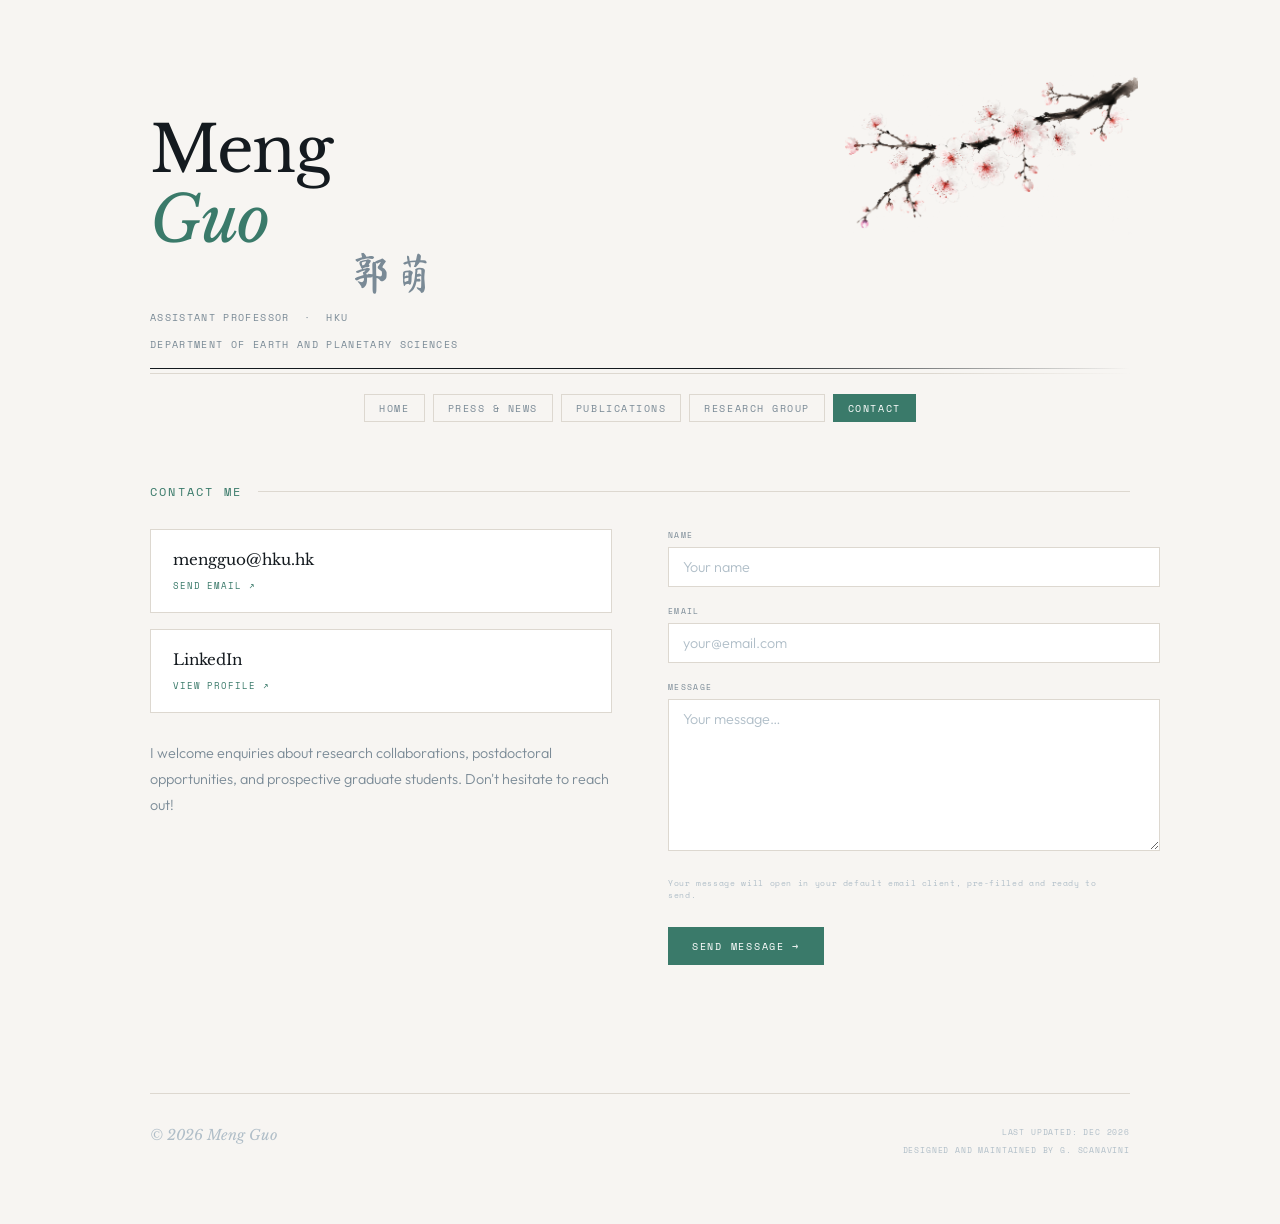
==== commit 928d0ef4: "(NEW) Increased gap from polaroid to text, pruned unused lines" ====
--- a/contact.html
+++ b/contact.html
@@ -45,19 +45,15 @@
       </div>
 
       <div class="contact-grid">
-
-        <!-- Left: direct contact info -->
         <div>
           <div class="contact-cards">
 
             <div class="contact-card">
-              <!-- <span class="contact-card-label">Email</span> -->
               <a class="contact-card-value" href="mailto:mengguo@hku.hk">mengguo@hku.hk</a>
               <a class="contact-card-link" href="mailto:mengguo@hku.hk">Send email ↗</a>
             </div>
 
             <div class="contact-card">
-              <!-- <span class="contact-card-label">LinkedIn</span> -->
               <a class="contact-card-value" href="https://www.linkedin.com/in/meng-guo-a65a10258/" target="_blank" rel="noopener">LinkedIn</a>
               <a class="contact-card-link" href="https://www.linkedin.com/in/meng-guo-a65a10258/" target="_blank" rel="noopener">View profile ↗</a>
             </div>
@@ -68,8 +64,6 @@
             and prospective graduate students. Don't hesitate to reach out!
           </p>
         </div>
-
-        <!-- Right: message form -->
         <div>
           <div class="form-wrap" id="contactForm">
             <div class="form-field">
--- a/css/style.css
+++ b/css/style.css
@@ -12,8 +12,6 @@
       --white:   #ffffff;
       --accent:  #3a7a6a;
       --rule:    #ddd8d0; }
-*, *::before, *::after { box-sizing: border-box; margin: 0; padding: 0; }
-html { font-size: 16px; scroll-behavior: smooth; }
 body.page-index { font-family: "Outfit", sans-serif; background: var(--bg); color: var(--black); font-weight: 300; -webkit-font-smoothing: antialiased; }
 /* HEADER */
 body.page-index header { max-width: 980px; margin: 0 auto; padding: 64px 48px 0; opacity: 0; transform: translateY(16px); animation: fadeUp 0.7s ease forwards; }
@@ -41,29 +39,8 @@
 body.page-index .category-line { flex: 1; height: 1px; background: var(--rule); }
 body.page-index .category-count { font-family: "Space Mono", monospace; font-size: 0.58rem; color: var(--light); }
 /* ABOUT */
-body.page-index .about-grid { display: grid; grid-template-columns: 175px 1fr; gap: 40px; align-items: start; }
+body.page-index .about-grid { display: grid; grid-template-columns: 190px 1fr; gap: 48px; align-items: start; }
 /* Photo placeholder — swap for <img> when you have a photo */
-body.page-index .about-photo { width: 175px;
-      aspect-ratio: 3/4;
-      background: linear-gradient(160deg, #e8e4df 0%, #d8d2cb 100%);
-      border: 1px solid var(--rule);
-      display: flex;
-      flex-direction: column;
-      align-items: center;
-      justify-content: center;
-      gap: 10px; }
-body.page-index .about-photo-icon { width: 52px;
-      height: 52px;
-      border-radius: 50%;
-      background: var(--light);
-      opacity: 0.5; }
-body.page-index .about-photo-shoulders { width: 80px;
-      height: 38px;
-      border-radius: 50% 50% 0 0;
-      background: var(--light);
-      opacity: 0.35;
-      margin-top: -12px; }
-body.page-index .about-photo-label { font-family: "Space Mono", monospace; font-size: 0.48rem; letter-spacing: 0.14em; text-transform: uppercase; color: var(--light); }
 body.page-index .profile-frame { width: 190px;
       padding: 9px 9px 28px;
       background:
@@ -208,11 +185,7 @@
 body.page-index .footer-rule, body.page-index footer { width: 100%; flex-shrink: 0; }
 
 
-
 /* ===== press.html ===== */
-:root { --black:#141a1f; --mid:#7a8a96; --light:#b0bec8; --bg:#f7f5f2; --white:#ffffff; --accent:#3a7a6a; --rule:#ddd8d0; }
-*, *::before, *::after { box-sizing: border-box; margin: 0; padding: 0; }
-html { font-size: 16px; }
 body.page-press { font-family: "Outfit", sans-serif; background: var(--bg); color: var(--black); font-weight: 300; -webkit-font-smoothing: antialiased; }
 body.page-press header { max-width: 980px; margin: 0 auto; padding: 64px 48px 0; opacity: 0; transform: translateY(16px); animation: fadeUp 0.7s ease forwards; }
 body.page-press .header-top { display: flex; justify-content: space-between; align-items: flex-start; gap: 32px; margin-bottom: 14px; }
@@ -273,7 +246,6 @@
 body.page-press .footer-name { font-family: "Libre Baskerville", serif; font-size: 0.9rem; font-style: italic; color: var(--light); }
 body.page-press .footer-meta { display: flex; flex-direction: column; align-items: flex-end; gap: 6px; text-align: right; }
 body.page-press .footer-note { font-family: "Space Mono", monospace; font-size: 0.52rem; letter-spacing: 0.1em; color: var(--light); text-transform: uppercase; }
-@keyframes fadeUp { to { opacity: 1; transform: translateY(0); } }
 @media (max-width: 640px) {
   body.page-press header { padding: 48px 24px 0; }
   body.page-press .header-top { flex-direction: column; }
@@ -295,11 +267,7 @@
 body.page-press .footer-rule, body.page-press footer { width: 100%; flex-shrink: 0; }
 
 
-
 /* ===== publications.html ===== */
-:root { --black:#141a1f; --mid:#7a8a96; --light:#b0bec8; --bg:#f7f5f2; --white:#ffffff; --accent:#3a7a6a; --rule:#ddd8d0; }
-*, *::before, *::after { box-sizing: border-box; margin: 0; padding: 0; }
-html { font-size: 16px; }
 body.page-publications { font-family: "Outfit", sans-serif; background: var(--bg); color: var(--black); font-weight: 300; -webkit-font-smoothing: antialiased; }
 body.page-publications header { max-width: 980px; margin: 0 auto; padding: 64px 48px 0; opacity: 0; transform: translateY(16px); animation: fadeUp 0.7s ease forwards; }
 body.page-publications .header-top { display: flex; justify-content: space-between; align-items: flex-start; gap: 32px; margin-bottom: 14px; }
@@ -353,7 +321,6 @@
 body.page-publications .footer-name { font-family: "Libre Baskerville", serif; font-size: 0.9rem; font-style: italic; color: var(--light); }
 body.page-publications .footer-meta { display: flex; flex-direction: column; align-items: flex-end; gap: 6px; text-align: right; }
 body.page-publications .footer-note { font-family: "Space Mono", monospace; font-size: 0.52rem; letter-spacing: 0.1em; color: var(--light); text-transform: uppercase; }
-@keyframes fadeUp { to { opacity: 1; transform: translateY(0); } }
 @media (max-width: 640px) {
   body.page-publications header { padding: 48px 24px 0; }
   body.page-publications .header-top { flex-direction: column; }
@@ -374,11 +341,7 @@
 body.page-publications .footer-rule, body.page-publications footer { width: 100%; flex-shrink: 0; }
 
 
-
 /* ===== lab.html ===== */
-:root { --black:#141a1f; --mid:#7a8a96; --light:#b0bec8; --bg:#f7f5f2; --white:#ffffff; --accent:#3a7a6a; --rule:#ddd8d0; }
-*, *::before, *::after { box-sizing: border-box; margin: 0; padding: 0; }
-html { font-size: 16px; }
 body.page-lab { font-family: "Outfit", sans-serif; background: var(--bg); color: var(--black); font-weight: 300; -webkit-font-smoothing: antialiased; min-height: 100vh; display: flex; flex-direction: column; }
 body.page-lab header { max-width: 980px; width: 100%; margin: 0 auto; padding: 64px 48px 0; opacity: 0; transform: translateY(16px); animation: fadeUp 0.7s ease forwards; }
 body.page-lab .header-top { display: flex; justify-content: space-between; align-items: flex-start; gap: 32px; margin-bottom: 14px; }
@@ -456,7 +419,6 @@
 body.page-lab .member-profile:nth-child(2) .member-photo-card { --pin-color: #3a7a6a; }
 body.page-lab .member-profile:nth-child(3) .member-photo-card { --pin-color: #d6a23f; }
 body.page-lab .member-profile:nth-child(4) .member-photo-card { --pin-color: #6f7fbf; }
-body.page-lab .member-profile:nth-child(5) .member-photo-card { --pin-color: #b76aa3; }
 body.page-lab .member-photo { aspect-ratio: 4 / 5; border: 1px solid rgba(199,191,177,0.94); border-radius: 1px 3px 2px 4px / 3px 2px 4px 1px; background: linear-gradient(145deg, #ece8e1, #d8d0c3); display: flex; align-items: center; justify-content: center; color: var(--light); font-family: "Space Mono", monospace; font-size: 0.55rem; letter-spacing: 0.14em; text-transform: uppercase; text-align: center; padding: 18px; transform: rotate(-0.18deg); overflow: hidden; box-shadow: inset 0 0 0 1px rgba(255,255,255,0.36); }
 body.page-lab .member-photo.has-image { padding: 0; background: #111; }
 body.page-lab .member-photo img { width: 100%; height: 100%; object-fit: cover; display: block; filter: saturate(0.96) contrast(1.02); }
@@ -464,7 +426,6 @@
 body.page-lab .member-name { font-family: "Libre Baskerville", Georgia, serif; font-size: 1.35rem; font-weight: 400; color: var(--black); margin-bottom: 12px; }
 body.page-lab .member-bio { color: var(--mid); font-size: 0.96rem; line-height: 1.8; max-width: 530px; }
 body.page-lab .member-profile:nth-child(even) .member-bio { margin-left: auto; }
-body.page-lab .placeholder-note { margin-top: 18px; font-family: "Space Mono", monospace; font-size: 0.56rem; letter-spacing: 0.1em; text-transform: uppercase; color: var(--light); }
 body.page-lab .lab-title { margin-bottom: 8px; }
 body.page-lab .lab-tagline { margin-bottom: 32px; }
 body.page-lab .lab-copy h3 { font-family: "Libre Baskerville", Georgia, serif; font-size: 1.15rem; font-weight: 400; color: var(--accent); line-height: 1.45; margin: 0 0 15px; }
@@ -484,7 +445,6 @@
 body.page-lab .footer-name { font-family: "Libre Baskerville", serif; font-size: 0.9rem; font-style: italic; color: var(--light); }
 body.page-lab .footer-meta { display: flex; flex-direction: column; align-items: flex-end; gap: 6px; text-align: right; }
 body.page-lab .footer-note { font-family: "Space Mono", monospace; font-size: 0.52rem; letter-spacing: 0.1em; color: var(--light); text-transform: uppercase; }
-@keyframes fadeUp { to { opacity: 1; transform: translateY(0); } }
 @media (max-width: 640px) {
   body.page-lab header { padding: 48px 24px 0; }
   body.page-lab .header-top { flex-direction: column; }
@@ -506,11 +466,7 @@
 body.page-lab .footer-rule, body.page-lab footer { width: 100%; flex-shrink: 0; }
 
 
-
 /* ===== opportunities.html ===== */
-:root { --black:#141a1f; --mid:#7a8a96; --light:#b0bec8; --bg:#f7f5f2; --white:#ffffff; --accent:#3a7a6a; --rule:#ddd8d0; }
-*, *::before, *::after { box-sizing: border-box; margin: 0; padding: 0; }
-html { font-size: 16px; }
 body.page-opportunities { font-family: "Outfit", sans-serif; background: var(--bg); color: var(--black); font-weight: 300; -webkit-font-smoothing: antialiased; }
 body.page-opportunities header { max-width: 980px; margin: 0 auto; padding: 64px 48px 0; opacity: 0; transform: translateY(16px); animation: fadeUp 0.7s ease forwards; }
 body.page-opportunities .header-top { display: flex; justify-content: space-between; align-items: flex-start; gap: 32px; margin-bottom: 14px; }
@@ -531,26 +487,6 @@
 body.page-opportunities .category-header { display: flex; align-items: center; gap: 16px; margin-bottom: 28px; }
 body.page-opportunities .category-label { font-family: "Space Mono", monospace; font-size: 0.78rem; letter-spacing: 0.18em; text-transform: uppercase; color: var(--accent); white-space: nowrap; }
 body.page-opportunities .category-line { flex: 1; height: 1px; background: var(--rule); }
-body.page-opportunities .category-count { font-family: "Space Mono", monospace; font-size: 0.58rem; color: var(--light); }
-body.page-opportunities .article-list { list-style: none; }
-body.page-opportunities .article-item { border-bottom: 1px solid var(--rule); }
-body.page-opportunities .article-item:first-child { border-top: 1px solid var(--rule); }
-body.page-opportunities .article-link { display: grid; grid-template-columns: 1fr auto; align-items: center; gap: 20px; padding: 16px 0; text-decoration: none; color: inherit; transition: padding-left 0.22s ease; }
-body.page-opportunities .article-link:hover { padding-left: 12px; }
-body.page-opportunities .article-link:hover .article-title { color: var(--accent); }
-body.page-opportunities .article-link::after { content: "↗"; font-size: 0.72rem; color: var(--light); transition: color 0.2s, transform 0.2s; }
-body.page-opportunities .article-link:hover::after { color: var(--accent); transform: translate(2px,-2px); }
-body.page-opportunities .press-thumbnail { width: min(220px, 100%);
-      aspect-ratio: 16 / 9;
-      object-fit: cover;
-      border: 1px solid var(--rule);
-      background: var(--white);
-      margin: 8px 0 2px;
-      filter: saturate(0.96) contrast(1.02); }
-body.page-opportunities .article-left { display: flex; flex-direction: column; gap: 5px; }
-body.page-opportunities .article-title { font-family: "Libre Baskerville", serif; font-size: 1.05rem; font-weight: 400; line-height: 1.4; color: var(--black); transition: color 0.2s; }
-body.page-opportunities .article-pub { font-family: "Space Mono", monospace; font-size: 0.58rem; letter-spacing: 0.09em; text-transform: uppercase; color: var(--mid); }
-body.page-opportunities .article-date { font-family: "Space Mono", monospace; font-size: 0.58rem; color: var(--light); white-space: nowrap; align-self: center; }
 body.page-opportunities .opportunity-card { border: 1px solid var(--rule);
       background:
         linear-gradient(135deg, rgba(58,122,106,0.08), transparent 46%),
@@ -584,7 +520,6 @@
 body.page-opportunities .footer-name { font-family: "Libre Baskerville", serif; font-size: 0.9rem; font-style: italic; color: var(--light); }
 body.page-opportunities .footer-meta { display: flex; flex-direction: column; align-items: flex-end; gap: 6px; text-align: right; }
 body.page-opportunities .footer-note { font-family: "Space Mono", monospace; font-size: 0.52rem; letter-spacing: 0.1em; color: var(--light); text-transform: uppercase; }
-@keyframes fadeUp { to { opacity: 1; transform: translateY(0); } }
 @media (max-width: 640px) {
   body.page-opportunities header { padding: 48px 24px 0; }
   body.page-opportunities .header-top { flex-direction: column; }
@@ -594,8 +529,8 @@
   body.page-opportunities .footer-rule { padding: 0 24px; }
   body.page-opportunities footer { padding: 20px 24px 48px; flex-direction: column; gap: 10px; align-items: flex-start; }
   body.page-opportunities .footer-meta { align-items: flex-start; text-align: left; }
-  body.page-opportunities .article-link { grid-template-columns: 1fr; }
-  body.page-opportunities .article-date { display: none; }
+  
+  
 }
 
 /* Footer layout fix */
@@ -604,10 +539,7 @@
 body.page-opportunities .footer-rule, body.page-opportunities footer { width: 100%; flex-shrink: 0; }
 
 
-
 /* ===== contact.html ===== */
-:root { --black:#141a1f; --mid:#7a8a96; --light:#b0bec8; --bg:#f7f5f2; --white:#ffffff; --accent:#3a7a6a; --rule:#ddd8d0; }
-*, *::before, *::after { box-sizing: border-box; margin: 0; padding: 0; }
 html { font-size: 16px; scroll-behavior: smooth; }
 body.page-contact { font-family: "Outfit", sans-serif; background: var(--bg); color: var(--black); font-weight: 300; -webkit-font-smoothing: antialiased; min-height: 100vh; display: flex; flex-direction: column; }
 /* ── HEADER ── */
@@ -639,7 +571,6 @@
 body.page-contact .contact-cards { display: flex; flex-direction: column; gap: 16px; }
 body.page-contact .contact-card { display: flex; flex-direction: column; gap: 6px; padding: 20px 22px; border: 1px solid var(--rule); background: var(--white); transition: border-color 0.2s; }
 body.page-contact .contact-card:hover { border-color: var(--accent); }
-body.page-contact .contact-card-label { font-family: "Space Mono", monospace; font-size: 0.52rem; letter-spacing: 0.18em; text-transform: uppercase; color: var(--light); }
 body.page-contact .contact-card-value { font-family: "Libre Baskerville", serif; font-size: 0.95rem; color: var(--black); text-decoration: none; word-break: break-all; }
 body.page-contact .contact-card-value:hover { color: var(--accent); }
 body.page-contact .contact-card-link { display: inline-flex; align-items: center; gap: 8px; font-family: "Space Mono", monospace; font-size: 0.56rem; letter-spacing: 0.1em; text-transform: uppercase; color: var(--accent); text-decoration: none; margin-top: 4px; transition: gap 0.2s; }
@@ -686,7 +617,6 @@
 body.page-contact .footer-name { font-family: "Libre Baskerville", serif; font-size: 0.9rem; font-style: italic; color: var(--light); }
 body.page-contact .footer-meta { display: flex; flex-direction: column; align-items: flex-end; gap: 6px; text-align: right; }
 body.page-contact .footer-note { font-family: "Space Mono", monospace; font-size: 0.52rem; letter-spacing: 0.1em; color: var(--light); text-transform: uppercase; }
-@keyframes fadeUp { to { opacity: 1; transform: translateY(0); } }
 @media (max-width: 640px) {
   body.page-contact header { padding: 48px 24px 0; }
   body.page-contact .header-top { flex-direction: column; }
@@ -703,4 +633,3 @@
 body.page-contact { min-height: 100vh; display: flex; flex-direction: column; }
 body.page-contact main { width: 100%; flex: 1 0 auto; }
 body.page-contact .footer-rule, body.page-contact footer { width: 100%; flex-shrink: 0; }
-
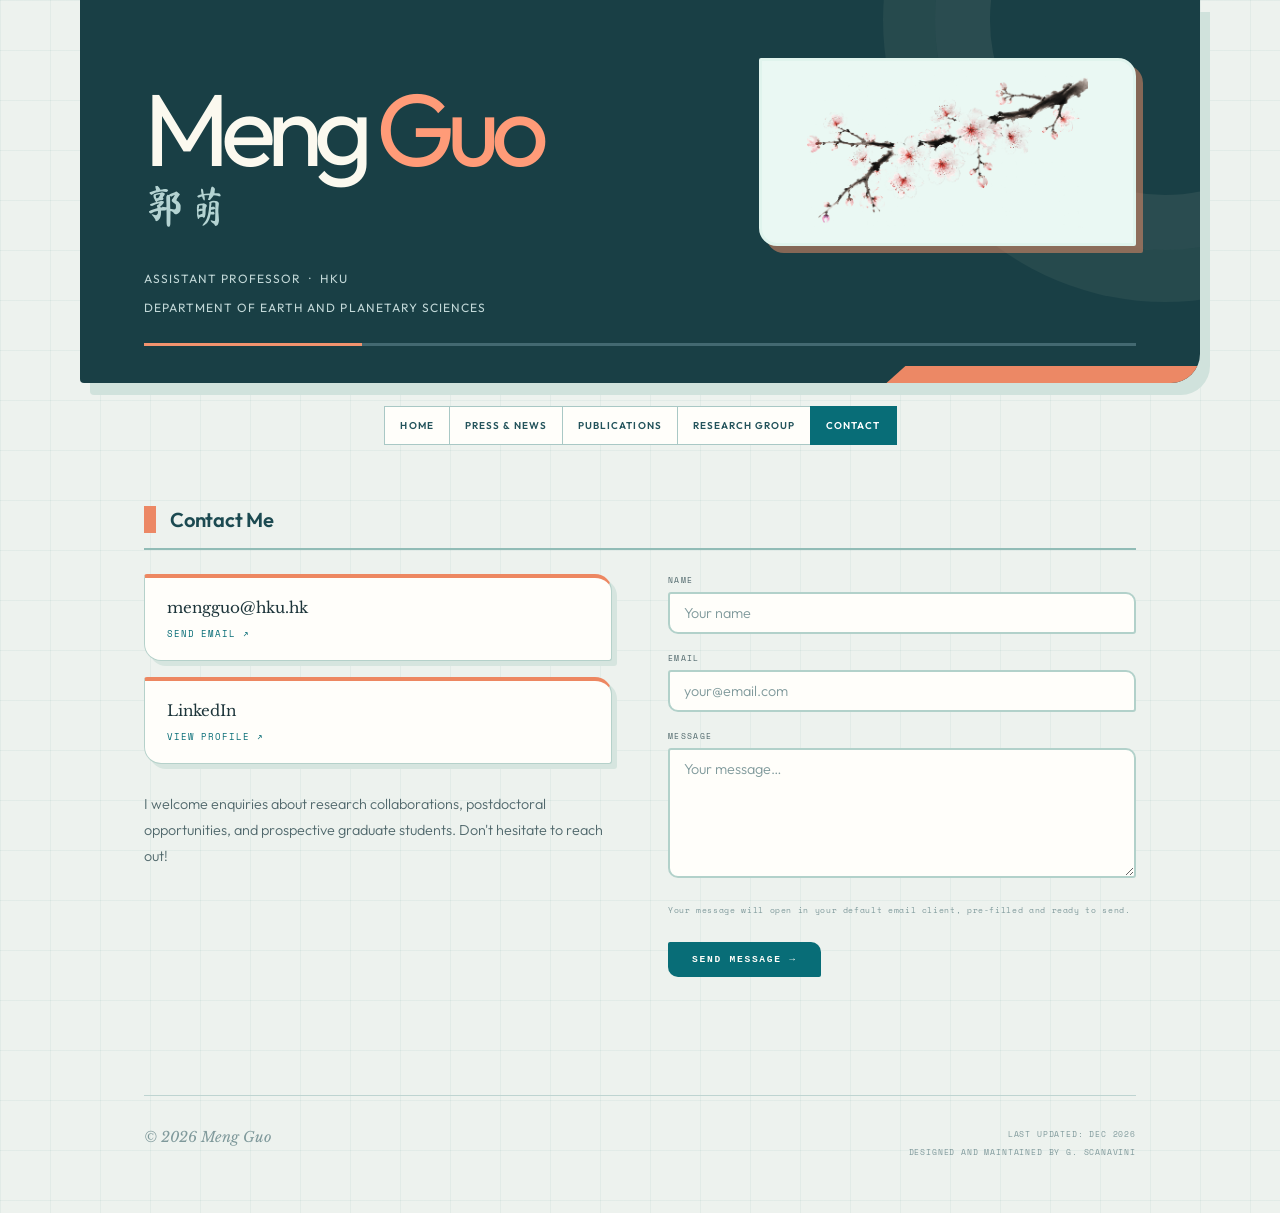
==== commit 64d4a8fa: "(NEW) Moved name, added conference pics, reimagined style" ====
--- a/contact.html
+++ b/contact.html
@@ -8,15 +8,17 @@
   <link rel="preconnect" href="https://fonts.gstatic.com" crossorigin />
   <link href="https://fonts.googleapis.com/css2?family=Libre+Baskerville:ital,wght@0,400;0,700;1,400&family=Ma+Shan+Zheng&family=Outfit:wght@200;300;400&family=Space+Mono:wght@400&display=swap" rel="stylesheet" />
   <link rel="stylesheet" href="css/style.css" />
+  <meta name="theme-color" content="#086d77" />
+  <link rel="stylesheet" href="css/theme.css" />
 </head>
 <body class="page-contact">
 
   <header>
     <div class="header-top">
       <a href="index.html" style="text-decoration:none;">
-        <div style="display:flex; align-items:baseline; flex-wrap:wrap; gap:0;">
+        <div class="header-name-block">
           <h1 class="site-name">Meng <span>Guo</span></h1>
-          <span class="site-name-zh">郭萌</span>
+          <span class="site-name-zh" lang="zh">郭萌</span>
         </div>
       </a>
       <div class="header-image-wrap">
--- a/css/style.css
+++ b/css/style.css
@@ -14,7 +14,7 @@
       --rule:    #ddd8d0; }
 body.page-index { font-family: "Outfit", sans-serif; background: var(--bg); color: var(--black); font-weight: 300; -webkit-font-smoothing: antialiased; }
 /* HEADER */
-body.page-index header { max-width: 980px; margin: 0 auto; padding: 64px 48px 0; opacity: 0; transform: translateY(16px); animation: fadeUp 0.7s ease forwards; }
+body.page-index header { max-width: 980px; width: 100%; margin: 0 auto; padding: 64px 48px 0; opacity: 0; transform: translateY(16px); animation: fadeUp 0.7s ease forwards; }
 body.page-index .header-top { display: flex; justify-content: space-between; align-items: flex-start; gap: 32px; margin-bottom: 14px; }
 body.page-index .site-name { font-family: "Libre Baskerville", Georgia, serif; font-size: clamp(2.4rem, 5.5vw, 4rem); font-weight: 400; line-height: 1.1; letter-spacing: -0.02em; color: var(--black); }
 body.page-index .site-name span { display: block; font-style: italic; color: var(--accent); }
@@ -102,7 +102,6 @@
 body.page-index .article-link { display: grid; grid-template-columns: 1fr auto; align-items: center; gap: 20px; padding: 16px 0; text-decoration: none; color: inherit; transition: padding-left 0.22s ease; }
 body.page-index .article-link:hover { padding-left: 12px; }
 body.page-index .article-link:hover .article-title { color: var(--accent); }
-body.page-index .article-link::after { content: "↗"; font-size: 0.72rem; color: var(--light); transition: color 0.2s, transform 0.2s; }
 body.page-index .article-link:hover::after { color: var(--accent); transform: translate(2px,-2px); }
 body.page-index .article-link.has-logo::after { content: none; }
 /* Logo column */
@@ -126,6 +125,7 @@
       padding: 22px 24px;
       color: var(--mid);
       font-size: 0.95rem;
+      border-radius: 10px;
       line-height: 1.8; }
 body.page-index .placeholder-card strong { font-family: "Libre Baskerville", serif;
       font-weight: 400;
@@ -187,7 +187,7 @@
 
 /* ===== press.html ===== */
 body.page-press { font-family: "Outfit", sans-serif; background: var(--bg); color: var(--black); font-weight: 300; -webkit-font-smoothing: antialiased; }
-body.page-press header { max-width: 980px; margin: 0 auto; padding: 64px 48px 0; opacity: 0; transform: translateY(16px); animation: fadeUp 0.7s ease forwards; }
+body.page-press header { max-width: 980px; width: 100%; margin: 0 auto; padding: 64px 48px 0; opacity: 0; transform: translateY(16px); animation: fadeUp 0.7s ease forwards; }
 body.page-press .header-top { display: flex; justify-content: space-between; align-items: flex-start; gap: 32px; margin-bottom: 14px; }
 body.page-press .site-name { font-family: "Libre Baskerville", Georgia, serif; font-size: clamp(2.4rem, 5.5vw, 4rem); font-weight: 400; line-height: 1.1; letter-spacing: -0.02em; color: var(--black); text-decoration: none; display: block; }
 body.page-press .site-name span { display: block; font-style: italic; color: var(--accent); }
@@ -269,7 +269,7 @@
 
 /* ===== publications.html ===== */
 body.page-publications { font-family: "Outfit", sans-serif; background: var(--bg); color: var(--black); font-weight: 300; -webkit-font-smoothing: antialiased; }
-body.page-publications header { max-width: 980px; margin: 0 auto; padding: 64px 48px 0; opacity: 0; transform: translateY(16px); animation: fadeUp 0.7s ease forwards; }
+body.page-publications header { max-width: 980px; width: 100%; margin: 0 auto; padding: 64px 48px 0; opacity: 0; transform: translateY(16px); animation: fadeUp 0.7s ease forwards; }
 body.page-publications .header-top { display: flex; justify-content: space-between; align-items: flex-start; gap: 32px; margin-bottom: 14px; }
 body.page-publications .site-name { font-family: "Libre Baskerville", Georgia, serif; font-size: clamp(2.4rem, 5.5vw, 4rem); font-weight: 400; line-height: 1.1; letter-spacing: -0.02em; color: var(--black); }
 body.page-publications .site-name span { display: block; font-style: italic; color: var(--accent); }
@@ -306,7 +306,6 @@
 body.page-publications .article-link { display: grid; grid-template-columns: 1fr auto; align-items: center; gap: 20px; padding: 16px 0; text-decoration: none; color: inherit; transition: padding-left 0.22s ease; }
 body.page-publications .article-link:hover { padding-left: 12px; }
 body.page-publications .article-link:hover .article-title { color: var(--accent); }
-body.page-publications .article-link::after { content: "↗"; font-size: 0.72rem; color: var(--light); transition: color 0.2s, transform 0.2s; }
 body.page-publications .article-link:hover::after { color: var(--accent); transform: translate(2px,-2px); }
 body.page-publications .article-link.has-journal-thumb { grid-template-columns: 1fr auto; }
 body.page-publications .article-left { display: flex; flex-direction: column; gap: 5px; }
@@ -419,18 +418,30 @@
 body.page-lab .member-profile:nth-child(2) .member-photo-card { --pin-color: #3a7a6a; }
 body.page-lab .member-profile:nth-child(3) .member-photo-card { --pin-color: #d6a23f; }
 body.page-lab .member-profile:nth-child(4) .member-photo-card { --pin-color: #6f7fbf; }
+body.page-lab .member-profile:nth-child(5) .member-photo-card { --pin-color: #9b6f4f; }
 body.page-lab .member-photo { aspect-ratio: 4 / 5; border: 1px solid rgba(199,191,177,0.94); border-radius: 1px 3px 2px 4px / 3px 2px 4px 1px; background: linear-gradient(145deg, #ece8e1, #d8d0c3); display: flex; align-items: center; justify-content: center; color: var(--light); font-family: "Space Mono", monospace; font-size: 0.55rem; letter-spacing: 0.14em; text-transform: uppercase; text-align: center; padding: 18px; transform: rotate(-0.18deg); overflow: hidden; box-shadow: inset 0 0 0 1px rgba(255,255,255,0.36); }
 body.page-lab .member-photo.has-image { padding: 0; background: #111; }
 body.page-lab .member-photo img { width: 100%; height: 100%; object-fit: cover; display: block; filter: saturate(0.96) contrast(1.02); }
-body.page-lab .member-role { font-family: "Space Mono", monospace; font-size: 0.58rem; letter-spacing: 0.16em; text-transform: uppercase; color: var(--accent); margin-bottom: 10px; }
+body.page-lab .member-role { font-family: "Space Mono", monospace; font-size: 0.65rem; letter-spacing: 0.16em; text-transform: uppercase; color: var(--accent); margin-bottom: 10px; }
 body.page-lab .member-name { font-family: "Libre Baskerville", Georgia, serif; font-size: 1.35rem; font-weight: 400; color: var(--black); margin-bottom: 12px; }
 body.page-lab .member-bio { color: var(--mid); font-size: 0.96rem; line-height: 1.8; max-width: 530px; }
 body.page-lab .member-profile:nth-child(even) .member-bio { margin-left: auto; }
 body.page-lab .lab-title { margin-bottom: 8px; }
+body.page-lab .gaia-title { color: var(--accent); font-style: normal; text-transform: uppercase; }
 body.page-lab .lab-tagline { margin-bottom: 32px; }
 body.page-lab .lab-copy h3 { font-family: "Libre Baskerville", Georgia, serif; font-size: 1.15rem; font-weight: 400; color: var(--accent); line-height: 1.45; margin: 0 0 15px; }
 body.page-lab .lab-copy p { color: var(--mid); font-size: 0.98rem; line-height: 1.85; margin-bottom: 18px; }
 body.page-lab .lab-copy p:last-child { margin-bottom: 0; }
+body.page-lab .lab-about-grid { display: grid; grid-template-columns: minmax(0, 1fr) minmax(220px, 300px); gap: 34px; align-items: start; margin-bottom: 8px; }
+body.page-lab .lab-about-text { min-width: 0; }
+body.page-lab .lab-polaroid { width: 100%; max-width: 300px; justify-self: end; margin: 4px 0 22px; padding: 10px 10px 34px; background: linear-gradient(112deg, rgba(255,255,255,0.9), rgba(255,252,246,0.72) 38%, rgba(241,235,224,0.58)), #fffaf1; border: 1px solid rgba(206,198,185,0.9); border-radius: 2px 4px 3px 5px / 5px 2px 4px 3px; box-shadow: 0 22px 34px rgba(20,26,31,0.14), 0 7px 11px rgba(20,26,31,0.08), inset 0 0 0 1px rgba(255,255,255,0.72), 2px 3px 0 rgba(197,188,174,0.28); transform: rotate(2.2deg); position: relative; --pin-color: #3a7a6a; }
+body.page-lab .lab-polaroid img { width: 100%; aspect-ratio: 4 / 3; object-fit: cover; display: block; border: 1px solid rgba(199,191,177,0.94); background: #111; filter: saturate(0.96) contrast(1.02); }
+body.page-lab .lab-polaroid figcaption { margin-top: 14px; font-family: "Space Mono", monospace; font-size: 0.58rem; letter-spacing: 0.12em; text-transform: uppercase; color: var(--mid); text-align: center; }
+body.page-lab .lab-polaroid::before { content: ""; position: absolute; top: -15px; left: 50%; width: 22px; height: 22px; border-radius: 50%; transform: translateX(-50%); background: radial-gradient(circle at 34% 28%, rgba(255,255,255,0.96) 0 9%, rgba(255,255,255,0.45) 10% 18%, transparent 19%), radial-gradient(circle at 58% 62%, rgba(0,0,0,0.22) 0 8%, transparent 9%), radial-gradient(circle at 50% 48%, var(--pin-color, #3a7a6a) 0 49%, rgba(20,26,31,0.18) 50% 72%, rgba(20,26,31,0.34) 73% 100%); box-shadow: 0 2px 2px rgba(255,255,255,0.7) inset, 0 5px 9px rgba(20,26,31,0.24), 0 10px 14px rgba(20,26,31,0.08); z-index: 2; }
+body.page-lab .lab-polaroid::after { content: ""; position: absolute; top: 2px; left: 50%; width: 2px; height: 25px; background: linear-gradient(to bottom, rgba(245,245,242,0.8), rgba(61,64,67,0.38) 42%, rgba(20,26,31,0.08)); border-radius: 999px; transform: translateX(-50%) rotate(1deg); box-shadow: 1px 1px 2px rgba(20,26,31,0.15); z-index: 1; }
+body.page-lab .member-profile-link { margin-top: 8px; }
+body.page-lab .member-profile-link a { color: var(--accent); text-decoration: underline; text-underline-offset: 3px; text-decoration-thickness: 1px; }
+
 body.page-lab .question-list { margin: 8px 0 28px 40px; }
 body.page-lab .question-item { margin-bottom: 18px; }
 body.page-lab .question-item:last-child { margin-bottom: 0; }
@@ -451,6 +462,8 @@
   body.page-lab .header-image-wrap { display: none; }
   body.page-lab .site-nav { padding: 16px 24px 0; }
   body.page-lab main { padding: 0 24px 80px; }
+  body.page-lab .lab-about-grid { grid-template-columns: 1fr; gap: 22px; }
+  body.page-lab .lab-polaroid { justify-self: start; max-width: 280px; margin-top: 6px; }
   body.page-lab .member-profile, body.page-lab .member-profile:nth-child(even) { grid-template-columns: 1fr; gap: 22px; text-align: left; }
   body.page-lab .member-profile:nth-child(even) .member-photo-card, body.page-lab .member-profile:nth-child(even) .member-copy { grid-column: auto; grid-row: auto; text-align: left; }
   body.page-lab .member-profile:nth-child(even) .member-bio { margin-left: 0; }
@@ -468,7 +481,7 @@
 
 /* ===== opportunities.html ===== */
 body.page-opportunities { font-family: "Outfit", sans-serif; background: var(--bg); color: var(--black); font-weight: 300; -webkit-font-smoothing: antialiased; }
-body.page-opportunities header { max-width: 980px; margin: 0 auto; padding: 64px 48px 0; opacity: 0; transform: translateY(16px); animation: fadeUp 0.7s ease forwards; }
+body.page-opportunities header { max-width: 980px; width: 100%; margin: 0 auto; padding: 64px 48px 0; opacity: 0; transform: translateY(16px); animation: fadeUp 0.7s ease forwards; }
 body.page-opportunities .header-top { display: flex; justify-content: space-between; align-items: flex-start; gap: 32px; margin-bottom: 14px; }
 body.page-opportunities .site-name { font-family: "Libre Baskerville", Georgia, serif; font-size: clamp(2.4rem, 5.5vw, 4rem); font-weight: 400; line-height: 1.1; letter-spacing: -0.02em; color: var(--black); text-decoration: none; display: block; }
 body.page-opportunities .site-name span { display: block; font-style: italic; color: var(--accent); }
@@ -492,6 +505,7 @@
         linear-gradient(135deg, rgba(58,122,106,0.08), transparent 46%),
         var(--white);
       padding: 28px 30px;
+      border-radius: 10px;
       max-width: 680px; }
 body.page-opportunities .opportunity-kicker { display: inline-block;
       font-family: "Space Mono", monospace;
--- a/css/theme.css
+++ b/css/theme.css
@@ -0,0 +1,294 @@
+/* TECTONIC GRID
+   Bold contemporary academic identity with blueprint teal and clay orange
+*/
+:root {
+  --black: #1d353a;
+  --mid: #4f676b;
+  --light: #7f999b;
+  --bg: #edf2ee;
+  --white: #fffefa;
+  --accent: #086d77;
+  --rule: #bed4d1;
+}
+*, *::before, *::after { box-sizing: border-box; }
+body[class^="page-"] {
+  margin: 0;
+  background-color: #edf2ee;
+  background-image: linear-gradient(rgba(36,110,111,.055) 1px,transparent 1px), linear-gradient(90deg,rgba(36,110,111,.055) 1px,transparent 1px);
+  background-size: 50px 50px;
+  font-weight: 400;
+  color: var(--black);
+}
+body[class^="page-"] h1,
+body[class^="page-"] h2,
+body[class^="page-"] h3 { margin-top: 0; }
+body[class^="page-"] .article-list,
+body[class^="page-"] .interests-list { margin: 0; padding: 0; }
+body[class^="page-"] header {
+  max-width: 1120px;
+  padding: 58px 64px 33px;
+  position: relative;
+  overflow: hidden;
+  background: #193f45;
+  border-radius: 0 0 29px 4px;
+  box-shadow: 10px 12px 0 #d0e2dc;
+}
+body[class^="page-"] header::before {
+  content: "";
+  position: absolute;
+  width: 460px;
+  height: 460px;
+  border-radius: 50%;
+  top: -210px;
+  right: -195px;
+  border: 55px solid rgba(249,242,214,.075);
+  box-shadow: 0 0 0 52px rgba(246,240,216,.055);
+}
+body[class^="page-"] header::after {
+  content: "";
+  position: absolute;
+  bottom: 0;
+  right: 0;
+  height: 17px;
+  width: 28%;
+  background: #ec8865;
+  clip-path: polygon(19px 0, 100% 0,100% 100%,0 100%);
+}
+body[class^="page-"] .header-top { align-items: center; margin-bottom: 25px; position: relative; z-index: 1; }
+body[class^="page-"] .site-name {
+  font-family: "Outfit", Arial,sans-serif;
+  font-size: clamp(4.3rem, 8vw, 7rem);
+  font-weight: 400;
+  letter-spacing: -0.087em;
+  line-height: 1;
+  color: #fbf9ef;
+}
+body[class^="page-"] .site-name span { color: #ff9b78; font-family: "Outfit",sans-serif; font-weight: 400; font-style: normal; }
+body[class^="page-"] .site-name-zh { color: #b4d3d2; }
+body[class^="page-"] .header-image-wrap {
+  display: flex;
+  align-items: center;
+  justify-content: center;
+  align-self: center;
+  flex: 0 0 auto;
+  width: clamp(220px, 38%, 390px);
+  height: auto;
+  aspect-ratio: 2 / 1;
+  margin-right: 0;
+  border: 3px solid #e0f4ed;
+  border-radius: 2px 18px 2px 18px;
+  background: #eaf8f3;
+  padding: 12px;
+  box-shadow: 7px 7px 0 rgba(241,143,105,.5);
+  filter: none;
+}
+body[class^="page-"] .header-image {
+  width: 100%;
+  height: 100%;
+  object-fit: contain;
+  object-position: center center;
+}
+@media (max-width: 640px) {
+  body[class^="page-"] .header-image-wrap { display: none; }
+}
+body[class^="page-"] .header-role {
+  position: relative;
+  z-index: 1;
+  font-family: "Outfit",sans-serif;
+  font-size: .75rem;
+  color: #c2d8d8;
+  font-weight: 400;
+  line-height: 1.4;
+  letter-spacing: .085em;
+  margin-bottom: 10px;
+}
+body[class^="page-"] .header-rule { margin-top: 26px; height: 3px; background: linear-gradient(90deg,#f2936e 0 22%,#436971 22% 100%); }
+body[class^="page-"] .header-rule-thin { display: none; }
+body[class^="page-"] .site-nav {
+  max-width: 1120px;
+  margin: 23px auto 0;
+  justify-content: flex-start;
+  gap: 0;
+  padding: 0 64px;
+}
+body[class^="page-"] .site-nav-link {
+  background: #fffefa;
+  border: 1px solid #a9c8c5;
+  margin: 0 -1px -1px 0;
+  padding: 12px 15px;
+  font-family: "Outfit",sans-serif;
+  text-transform: uppercase;
+  font-size: .62rem;
+  color: #23535b;
+  letter-spacing: .105em;
+  font-weight: 600;
+}
+body[class^="page-"] .site-nav-link:hover { background: #d7e9e6; color: #0c4951; border-color: #8bb4b4; }
+body[class^="page-"] .site-nav-link.active { background: #086d77; border-color: #086d77; color: white; }
+body[class^="page-"] main { max-width: 1120px; padding: 0 64px 110px; }
+body[class^="page-"] .category { margin-top: 62px; }
+body[class^="page-"] .category-header { margin-bottom: 24px; gap: 14px; border-bottom: 2px solid #91bcb6; padding: 0 0 15px; }
+body[class^="page-"] .category-header::before {
+  content: "";
+  display: block;
+  background: #ec8865;
+  width: 12px;
+  height: 27px;
+  flex-shrink: 0;
+}
+body[class^="page-"] .category-label {
+  font-family: "Outfit",sans-serif;
+  font-size: clamp(1rem,2vw,1.26rem);
+  font-weight: 600;
+  color: #1c4a51;
+  letter-spacing: -.01em;
+  text-transform: none;
+  white-space: normal;
+}
+body[class^="page-"] .category-line { display: none; }
+body[class^="page-"] .category-count { color: #597e7c; margin-left: auto; }
+body.page-index .about-grid { grid-template-columns: 220px minmax(0,1fr); gap: 32px; }
+body.page-index .profile-frame {
+  width: 220px;
+  padding: 0;
+  background: white;
+  border: 5px solid #19474c;
+  border-radius: 2px 24px 2px 24px;
+  transform: none;
+  box-shadow: 12px 12px 0 #f1a17d;
+}
+body.page-index .profile-frame::after { display: none; }
+body.page-index .profile-frame img { aspect-ratio: 1/1.14; border-radius: 0 18px 0 18px; border: 0; filter: saturate(.95); }
+body.page-index .about-bio {
+  border: 1px solid #c9dcd5;
+  border-radius: 3px 18px 3px 18px;
+  background: #fffefa;
+  padding: 29px 31px;
+  box-shadow: 6px 6px 0 #d4e5df;
+}
+body.page-index .about-bio h3 { font-family: "Outfit",sans-serif; color: #0b6570; font-size: 1.45rem; font-weight: 600; margin-bottom: 14px; }
+body.page-index .about-bio p { color: #4e6669; font-size: .98rem; line-height: 1.81; font-weight: 400; }
+body.page-index .interests-list { grid-template-columns: repeat(2,minmax(0,1fr)); gap: 12px; }
+body.page-index .interest-item {
+  border: 1px solid #b2cfcb;
+  background: #fffefa;
+  border-radius: 2px 12px 2px 12px;
+  grid-template-columns: 11px 1fr;
+  align-items: center;
+  gap: 13px;
+  padding: 15px 16px;
+}
+body.page-index .interest-dot { width: 9px; height: 9px; border-radius: 1px; background: #ee8862; opacity: 1; }
+body.page-index .interest-text { font-family: "Outfit",sans-serif; font-size: .98rem; font-weight: 500; line-height: 1.52; }
+body.page-index .article-list { display: flex; flex-direction: column; gap: 9px; }
+body.page-index .article-item,
+body.page-index .article-item:first-child { background: #fffefa; border: 1px solid #b9d4cf; border-left: 4px solid #0c6a74; border-radius: 3px 12px 3px 12px; }
+body.page-index .article-link { padding: 14px 18px; }
+body.page-index .article-link:hover { padding-left: 24px; background: #f4fbf9; }
+body.page-index .article-title { font-family: "Outfit",sans-serif; font-weight: 600; font-size: 1.04rem; }
+body.page-index .article-pub,
+body.page-index .article-date { color: #637b7d; }
+body.page-index .placeholder-card {
+  background: #fffefa;
+  border: 1px solid #b3cec9;
+  border-top: 4px solid #ed8761;
+  border-radius: 2px 18px 2px 18px;
+  padding: 24px 27px;
+  box-shadow: 5px 5px 0 #d7e5df;
+}
+body.page-index .placeholder-card strong { font-family: "Outfit",sans-serif; font-size: 1.07rem; font-weight: 600; color: #1c3b3f; }
+body.page-index .placeholder-card a { color: #086d77; }
+body.page-index #talks-and-awards .placeholder-card { margin-bottom: 16px; }
+body.page-index #talks-and-awards > div[style*="height"] { display:none; }
+body.page-index #talks-and-awards .talk-photos img { border-radius: 2px 12px 2px 12px; border: 1px solid #c7dcd4; max-height: 192px; }
+body.page-index .news-card { background: #fffefa; border: 1px solid #bbd3ce; border-top: 4px solid #ed8761; border-radius: 3px 16px 3px 16px; }
+body.page-press .article-item { border: 2px solid #a4c6c0; border-radius: 2px 15px 2px 15px; box-shadow: 5px 5px 0 #d3e2db; background: #fffefa; }
+body.page-press .article-item:hover { border-color: #e58a66; }
+body.page-lab .member-photo-card,
+body.page-lab .lab-polaroid { border: 4px solid #23535a; border-radius: 2px 22px 2px 22px; background: #fffefa; transform: none; box-shadow: 9px 9px 0 #db9582; }
+body.page-lab .member-photo-card::before,
+body.page-lab .member-photo-card::after,
+body.page-lab .lab-polaroid::before,
+body.page-lab .lab-polaroid::after { display:none; }
+body.page-lab .member-photo,
+body.page-lab .lab-polaroid img { border:0; border-radius: 0 16px 0 16px; transform:none; }
+body.page-lab .member-name { font-family: "Outfit",sans-serif; font-size: 1.7rem; font-weight: 600; }
+body.page-lab .member-role { font-weight: 600; }
+body.page-lab .lab-title { font-family: "Outfit",sans-serif; }
+body.page-publications .article-link { padding: 20px 13px; }
+body.page-publications .article-link:hover { background: #fffefa; }
+body.page-publications .article-title { font-family: "Outfit",sans-serif; font-weight: 600; }
+body.page-publications .pub-search,
+body.page-contact .form-input,
+body.page-contact .form-textarea { border: 2px solid #b2d1ca; border-radius: 3px 10px 3px 10px; background: #fffefa; }
+body.page-publications .scholar-link { border-radius: 3px 10px 3px 10px; }
+body.page-opportunities .opportunity-card,
+body.page-contact .contact-card { border: 1px solid #b5d1ca; border-top: 4px solid #ed8761; border-radius: 3px 17px 3px 17px; background: #fffefa; box-shadow: 5px 5px 0 #d6e5df; }
+body.page-contact .form-submit { background: #086d77; border-radius: 2px 10px 2px 10px; font-weight: 600; }
+body[class^="page-"] .footer-rule,
+body[class^="page-"] footer { max-width: 1120px; }
+body[class^="page-"] .footer-rule { padding: 0 64px; }
+body[class^="page-"] footer { padding: 24px 64px 55px; }
+@media (max-width: 760px) {
+  body[class^="page-"] header { padding: 41px 23px 30px; border-radius: 0 0 20px 4px; box-shadow: 5px 7px 0 #d0e2dc; }
+  body[class^="page-"] .site-name { font-size: clamp(3.7rem,14vw,5.7rem); }
+  body[class^="page-"] .site-nav { padding: 0 23px; margin-top: 23px; }
+  body[class^="page-"] .site-nav-link { padding: 10px 11px; font-size: .58rem; }
+  body[class^="page-"] main { padding: 0 20px 80px; }
+  body[class^="page-"] .category { margin-top: 45px; }
+  body.page-index .about-grid { grid-template-columns: 1fr; gap: 31px; }
+  body.page-index .profile-frame { width: min(226px,80%); }
+  body.page-index .about-bio { padding: 23px; }
+  body.page-index .interests-list { grid-template-columns: 1fr; }
+  body[class^="page-"] .footer-rule { padding: 0 22px; }
+  body[class^="page-"] footer { padding: 22px 22px 44px; }
+}
+
+/* One-line English name with a compact, left-aligned Chinese name beneath */
+body[class^="page-"] .header-name-block {
+  display: flex;
+  flex-direction: column;
+  align-items: flex-start;
+  min-width: 0;
+  gap: 5px;
+}
+body[class^="page-"] .header-name-block .site-name {
+  display: block;
+  margin: 0;
+  white-space: nowrap;
+}
+body[class^="page-"] .header-name-block .site-name span {
+  display: inline;
+}
+body[class^="page-"] .header-name-block .site-name-zh {
+  display: block;
+  align-self: flex-start;
+  padding: 0;
+  margin: 0;
+  line-height: 1;
+}
+body[class^="page-"] .header-top > a {
+  min-width: 0;
+  flex-shrink: 1;
+}
+@media (max-width: 760px) {
+  body[class^="page-"] .header-name-block .site-name {
+    font-size: clamp(2.5rem, 7.8vw, 4.3rem);
+  }
+}
+@media (max-width: 640px) {
+  body[class^="page-"] .header-top {
+    align-items: flex-start;
+  }
+  body[class^="page-"] .header-name-block .site-name {
+    font-size: clamp(3rem, 10vw, 4.1rem);
+  }
+}
+@media (max-width: 360px) {
+  body[class^="page-"] .header-name-block .site-name {
+    font-size: 2.75rem;
+  }
+  body[class^="page-"] .header-name-block .site-name-zh {
+    font-size: 1.65rem;
+  }
+}
